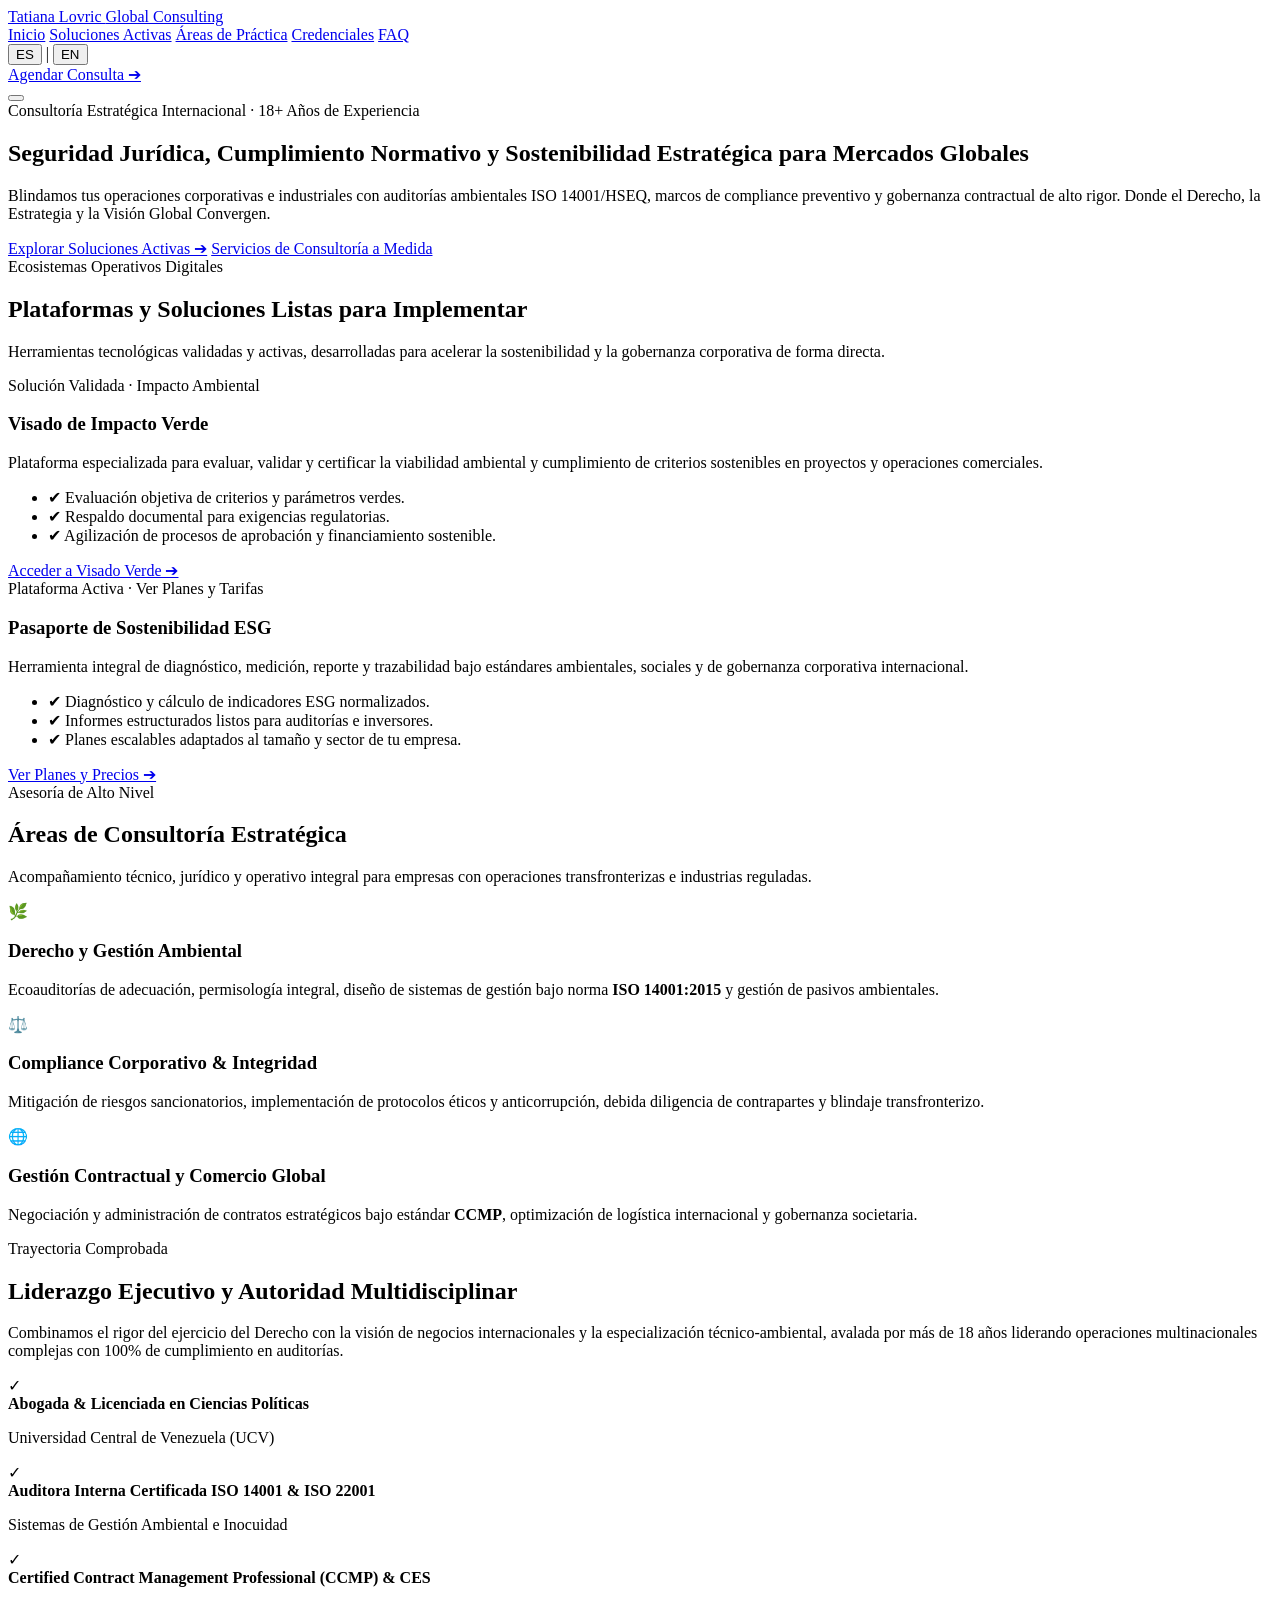
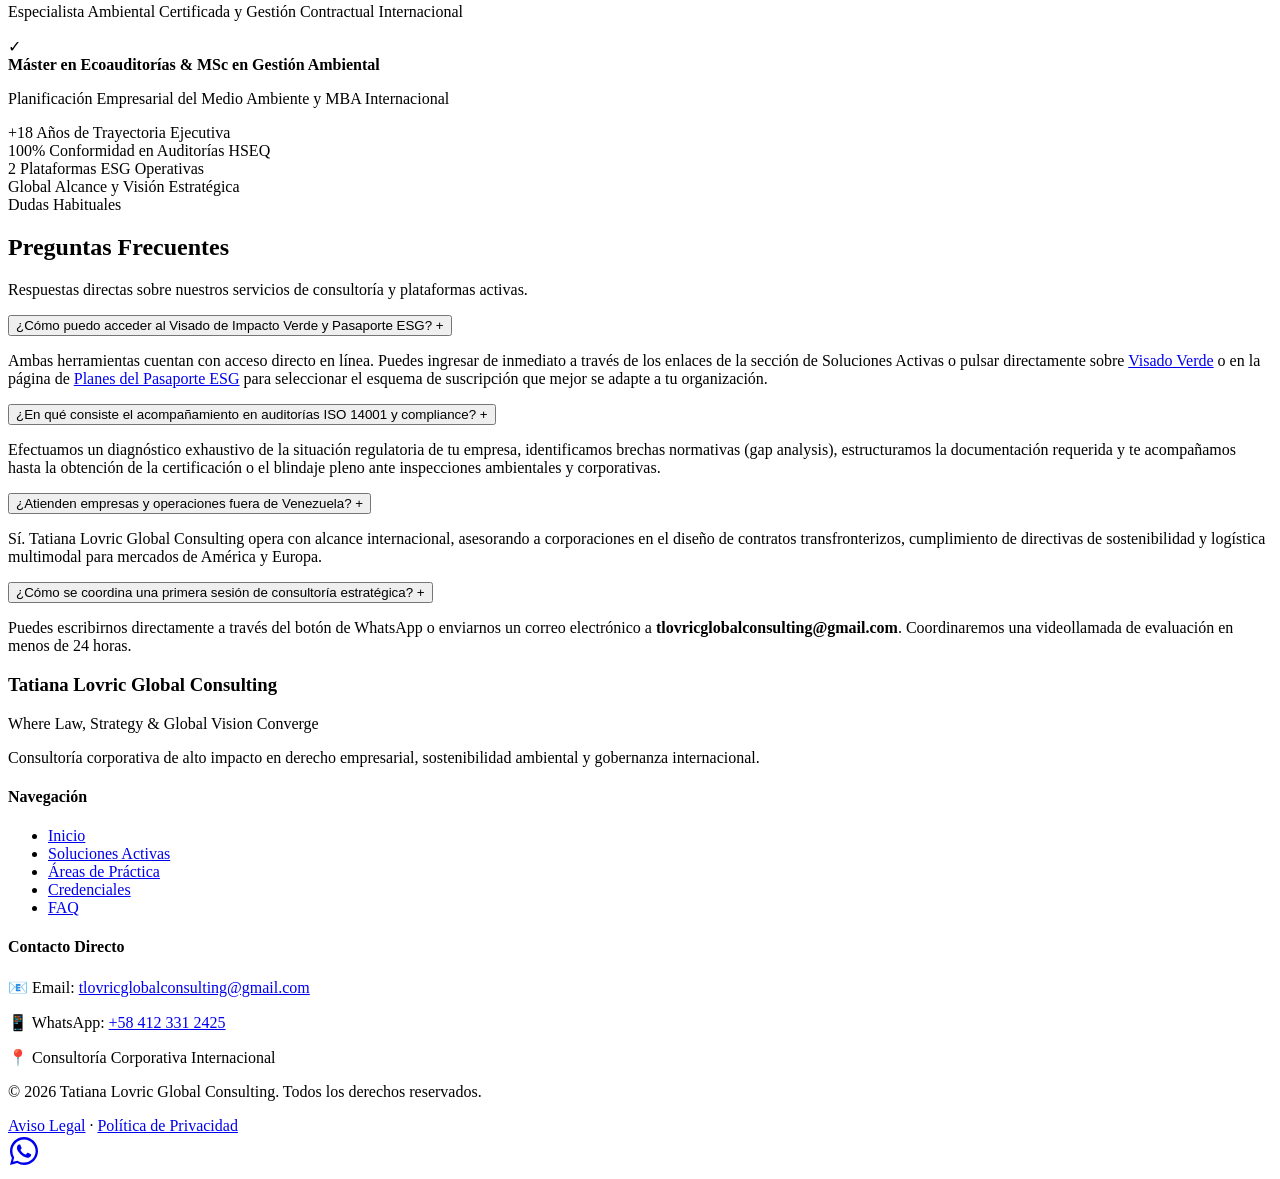
==== index.html @ d7e8f6b8 "Add index.html" ====
<!DOCTYPE html>
<html lang="es">
<head>
  <meta charset="UTF-8">
  <meta name="viewport" content="width=device-width, initial-scale=1.0">

  <!-- TÍTULO Y DESCRIPCIÓN MULTILINGÜE PARA BÚSQUEDAS Y GENERATIVE AI (GEO) -->
  <title id="meta-title">Tatiana Lovric Global Consulting | Consultoría Legal, Ambiental & Compliance</title>
  <meta name="description" id="meta-desc" content="Servicios corporativos de consultoría legal, ambiental y compliance internacional dirigidos por Tatiana Lovric. Auditorías ISO 14001, CCMP y plataformas Visado de Impacto Verde y Pasaporte ESG. / Corporate legal, environmental, and international compliance consulting by Tatiana Lovric.">
  <meta name="keywords" content="Tatiana Lovric, Consultoría Legal Ambiental, Compliance Internacional, Environmental Legal Consulting, ISO 14001 Audit, Contract Management CCMP, Visado de Impacto Verde, Pasaporte ESG, Green Visa, ESG Passport">
  <meta name="author" content="Tatiana Lovric">
  <meta name="robots" content="index, follow">

  <!-- ETIQUETAS DE IDIOMA ALTERNATIVO (HREFLANG) PARA MOTORES DE BÚSQUEDA -->
  <link rel="alternate" hreflang="es" href="https://tlovric-global-consulting.netlify.app/?lang=es">
  <link rel="alternate" hreflang="en" href="https://tlovric-global-consulting.netlify.app/?lang=en">
  <link rel="alternate" hreflang="x-default" href="https://tlovric-global-consulting.netlify.app/">

  <!-- OPEN GRAPH / SOCIAL & AI CARDS -->
  <meta property="og:type" content="website">
  <meta property="og:title" content="Tatiana Lovric Global Consulting | Where Law, Strategy & Global Vision Converge">
  <meta property="og:description" content="Blindaje normativo, auditorías ISO 14001 y gobernanza ambiental corporativa. / Regulatory shielding, ISO 14001 audits, and corporate environmental governance.">
  <meta property="og:url" content="https://tlovric-global-consulting.netlify.app/">
  <meta property="og:image" content="./logo.png">
  <meta property="og:site_name" content="Tatiana Lovric Global Consulting">

  <!-- TWITTER CARDS -->
  <meta name="twitter:card" content="summary_large_image">
  <meta name="twitter:title" content="Tatiana Lovric Global Consulting">
  <meta name="twitter:description" content="Consultoría legal, auditorías ambientales y compliance estratégico internacional. / Legal consulting, environmental audits, and strategic compliance.">
  <meta name="twitter:image" content="./logo.png">

  <link rel="icon" type="image/png" href="./logo.png">

  <!-- =================================================================== -->
  <!-- DATOS ESTRUCTURADOS SCHEMA.ORG (JSON-LD) BILINGÜES PARA MOTORES DE IA -->
  <!-- =================================================================== -->
  <script type="application/ld+json">
  {
    "@context": "https://schema.org",
    "@graph": [
      {
        "@type": "ProfessionalService",
        "@id": "https://tlovric-global-consulting.netlify.app/#organization",
        "name": "Tatiana Lovric Global Consulting",
        "alternateName": "TLovric Global Consulting",
        "url": "https://tlovric-global-consulting.netlify.app/",
        "logo": "https://tlovric-global-consulting.netlify.app/logo.png",
        "image": "https://tlovric-global-consulting.netlify.app/logo.png",
        "description": "Firma internacional de consultoría especializada en derecho corporativo, gestión ambiental, auditorías ISO 14001, compliance internacional y trazabilidad ESG. / International consulting firm specializing in corporate law, environmental management, ISO 14001 audits, and ESG traceability.",
        "slogan": "Where Law, Strategy & Global Vision Converge",
        "telephone": "+584123312425",
        "email": "tlovricglobalconsulting@gmail.com",
        "availableLanguage": ["Spanish", "English"],
        "founder": {
          "@type": "Person",
          "name": "Tatiana Lovric",
          "jobTitle": "Lead Consultant, Attorney at Law & Senior Environmental Auditor",
          "alumniOf": "Universidad Central de Venezuela",
          "knowsLanguage": ["es", "en"],
          "hasCredential": [
            "Auditora Interna Certificada ISO 14001:2015",
            "Auditora Certificada ISO 22001",
            "Certified Contract Management Professional (CCMP)",
            "Certified Environmental Specialist (CES)"
          ]
        },
        "hasOfferCatalog": {
          "@type": "OfferCatalog",
          "name": "Services & Platforms of Tatiana Lovric Global Consulting",
          "itemListElement": [
            {
              "@type": "Offer",
              "itemOffered": {
                "@type": "SoftwareApplication",
                "name": "Visado de Impacto Verde (Green Impact Visa)",
                "url": "https://visado-impacto-verde.onrender.com",
                "applicationCategory": "BusinessApplication",
                "description": "Plataforma de evaluación y certificación de viabilidad ambiental / Environmental impact and sustainability certification platform."
              }
            },
            {
              "@type": "Offer",
              "itemOffered": {
                "@type": "SoftwareApplication",
                "name": "Pasaporte de Sostenibilidad ESG (ESG Passport)",
                "url": "https://pasaporte-sostenibilidad.onrender.com/#/planes",
                "applicationCategory": "BusinessApplication",
                "description": "Sistema de diagnóstico y reporte ESG corporativo / Comprehensive corporate ESG reporting and diagnostic tool."
              }
            }
          ]
        }
      }
    ]
  }
  </script>

  <link rel="stylesheet" href="styles.css">
</head>
<body>

  <!-- ==================== HEADER / NAVEGACIÓN ==================== -->
  <header class="header">
    <div class="nav-container">
      <a href="#hero" class="brand-logo">
        <img src="./logo.png" alt="Tatiana Lovric Global Consulting" class="logo-img" onerror="this.style.display='none'">
        <span class="brand-text">Tatiana Lovric <span>Global Consulting</span></span>
      </a>

      <nav class="nav-menu" id="nav-menu">
        <a href="#hero" class="nav-link" data-i18n="nav_home">Inicio</a>
        <a href="#soluciones" class="nav-link highlight-link" data-i18n="nav_solutions">Soluciones Activas</a>
        <a href="#areas" class="nav-link" data-i18n="nav_practice">Áreas de Práctica</a>
        <a href="#credenciales" class="nav-link" data-i18n="nav_credentials">Credenciales</a>
        <a href="#faq" class="nav-link" data-i18n="nav_faq">FAQ</a>

        <!-- SELECTOR DE IDIOMA -->
        <div class="lang-switch-wrapper">
          <button class="lang-btn active" id="btn-es" onclick="setLanguage('es')">ES</button>
          <span class="lang-divider">|</span>
          <button class="lang-btn" id="btn-en" onclick="setLanguage('en')">EN</button>
        </div>

        <a href="https://wa.me/584123312425?text=Hola%20Tatiana%2C%20quisiera%20agendar%20una%20consulta%20estrat%C3%A9gica%20con%20Tatiana%20Lovric%20Global%20Consulting."
           target="_blank"
           rel="noopener noreferrer"
           class="btn-cta-header"
           id="header-cta"
           data-i18n="btn_book_consultation">
          Agendar Consulta ➔
        </a>
      </nav>

      <!-- Botón móvil hamburguesa -->
      <button class="nav-toggle" id="nav-toggle" aria-label="Abrir menú de navegación">
        <span></span>
        <span></span>
        <span></span>
      </button>
    </div>
  </header>

  <!-- ==================== HERO SECTION ==================== -->
  <section class="hero-section" id="hero">
    <div class="hero-overlay"></div>
    <div class="hero-content">
      <div class="badge-hero" data-i18n="hero_badge">Consultoría Estratégica Internacional · 18+ Años de Experiencia</div>
      <h1 class="hero-title" data-i18n="hero_title">
        Seguridad Jurídica, Cumplimiento Normativo y <span class="gradient-text">Sostenibilidad Estratégica</span> para Mercados Globales
      </h1>
      <p class="hero-subtitle" data-i18n="hero_subtitle">
        Blindamos tus operaciones corporativas e industriales con auditorías ambientales ISO 14001/HSEQ, marcos de compliance preventivo y gobernanza contractual de alto rigor. Donde el Derecho, la Estrategia y la Visión Global Convergen.
      </p>
      <div class="hero-buttons">
        <a href="#soluciones" class="btn btn-primary" data-i18n="btn_explore_solutions">Explorar Soluciones Activas ➔</a>
        <a href="#areas" class="btn btn-secondary" data-i18n="btn_custom_consulting">Servicios de Consultoría a Medida</a>
      </div>
    </div>
  </section>

  <!-- ==================== SECCIÓN ESTRELLA: MONETIZACIÓN ==================== -->
  <section class="section monetization-section" id="soluciones">
    <div class="container">
      <div class="section-header">
        <span class="section-tag" data-i18n="sec_solutions_tag">Ecosistemas Operativos Digitales</span>
        <h2 class="section-title" data-i18n="sec_solutions_title">Plataformas y Soluciones Listas para Implementar</h2>
        <p class="section-description" data-i18n="sec_solutions_desc">
          Herramientas tecnológicas validadas y activas, desarrolladas para acelerar la sostenibilidad y la gobernanza corporativa de forma directa.
        </p>
      </div>

      <div class="monetization-grid">
        <!-- Tarjeta 1: Visado de Impacto Verde -->
        <div class="card-monetization card-green">
          <div class="card-badge green-badge" data-i18n="vverde_badge">Solución Validada · Impacto Ambiental</div>
          <h3 class="card-title" data-i18n="vverde_title">Visado de Impacto Verde</h3>
          <p class="card-text" data-i18n="vverde_desc">
            Plataforma especializada para evaluar, validar y certificar la viabilidad ambiental y cumplimiento de criterios sostenibles en proyectos y operaciones comerciales.
          </p>
          <ul class="card-features">
            <li data-i18n="vverde_feat1">✔ Evaluación objetiva de criterios y parámetros verdes.</li>
            <li data-i18n="vverde_feat2">✔ Respaldo documental para exigencias regulatorias.</li>
            <li data-i18n="vverde_feat3">✔ Agilización de procesos de aprobación y financiamiento sostenible.</li>
          </ul>
          <div class="card-footer">
            <a href="https://visado-impacto-verde.onrender.com"
               target="_blank"
               rel="noopener noreferrer"
               class="btn btn-card-green"
               data-i18n="vverde_btn">
              Acceder a Visado Verde ➔
            </a>
          </div>
        </div>

        <!-- Tarjeta 2: Pasaporte ESG -->
        <div class="card-monetization card-amber">
          <div class="card-badge amber-badge" data-i18n="esg_badge">Plataforma Activa · Ver Planes y Tarifas</div>
          <h3 class="card-title" data-i18n="esg_title">Pasaporte de Sostenibilidad ESG</h3>
          <p class="card-text" data-i18n="esg_desc">
            Herramienta integral de diagnóstico, medición, reporte y trazabilidad bajo estándares ambientales, sociales y de gobernanza corporativa internacional.
          </p>
          <ul class="card-features">
            <li data-i18n="esg_feat1">✔ Diagnóstico y cálculo de indicadores ESG normalizados.</li>
            <li data-i18n="esg_feat2">✔ Informes estructurados listos para auditorías e inversores.</li>
            <li data-i18n="esg_feat3">✔ Planes escalables adaptados al tamaño y sector de tu empresa.</li>
          </ul>
          <div class="card-footer">
            <a href="https://pasaporte-sostenibilidad.onrender.com/#/planes"
               target="_blank"
               rel="noopener noreferrer"
               class="btn btn-card-amber"
               data-i18n="esg_btn">
              Ver Planes y Precios ➔
            </a>
          </div>
        </div>
      </div>
    </div>
  </section>

  <!-- ==================== ÁREAS DE PRÁCTICA ==================== -->
  <section class="section practice-section" id="areas">
    <div class="container">
      <div class="section-header">
        <span class="section-tag" data-i18n="sec_practice_tag">Asesoría de Alto Nivel</span>
        <h2 class="section-title" data-i18n="sec_practice_title">Áreas de Consultoría Estratégica</h2>
        <p class="section-description" data-i18n="sec_practice_desc">
          Acompañamiento técnico, jurídico y operativo integral para empresas con operaciones transfronterizas e industrias reguladas.
        </p>
      </div>

      <div class="practice-grid">
        <div class="practice-card">
          <div class="practice-icon">🌿</div>
          <h3 data-i18n="pra_card1_title">Derecho y Gestión Ambiental</h3>
          <p data-i18n="pra_card1_desc">
            Ecoauditorías de adecuación, permisología integral, diseño de sistemas de gestión bajo norma <strong>ISO 14001:2015</strong> y gestión de pasivos ambientales.
          </p>
        </div>

        <div class="practice-card">
          <div class="practice-icon">⚖️</div>
          <h3 data-i18n="pra_card2_title">Compliance Corporativo & Integridad</h3>
          <p data-i18n="pra_card2_desc">
            Mitigación de riesgos sancionatorios, implementación de protocolos éticos y anticorrupción, debida diligencia de contrapartes y blindaje transfronterizo.
          </p>
        </div>

        <div class="practice-card">
          <div class="practice-icon">🌐</div>
          <h3 data-i18n="pra_card3_title">Gestión Contractual y Comercio Global</h3>
          <p data-i18n="pra_card3_desc">
            Negociación y administración de contratos estratégicos bajo estándar <strong>CCMP</strong>, optimización de logística internacional y gobernanza societaria.
          </p>
        </div>
      </div>
    </div>
  </section>

  <!-- ==================== CREDENCIALES Y AUTORIDAD ==================== -->
  <section class="section authority-section" id="credenciales">
    <div class="container">
      <div class="authority-wrapper">
        <div class="authority-info">
          <span class="section-tag" data-i18n="sec_cred_tag">Trayectoria Comprobada</span>
          <h2 class="authority-title" data-i18n="sec_cred_title">Liderazgo Ejecutivo y Autoridad Multidisciplinar</h2>
          <p class="authority-text" data-i18n="sec_cred_desc">
            Combinamos el rigor del ejercicio del Derecho con la visión de negocios internacionales y la especialización técnico-ambiental, avalada por más de 18 años liderando operaciones multinacionales complejas con 100% de cumplimiento en auditorías.
          </p>
          <div class="credentials-list">
            <div class="credential-item">
              <span class="check-icon">✓</span>
              <div>
                <strong data-i18n="cred1_title">Abogada & Licenciada en Ciencias Políticas</strong>
                <p data-i18n="cred1_sub">Universidad Central de Venezuela (UCV)</p>
              </div>
            </div>
            <div class="credential-item">
              <span class="check-icon">✓</span>
              <div>
                <strong data-i18n="cred2_title">Auditora Interna Certificada ISO 14001 & ISO 22001</strong>
                <p data-i18n="cred2_sub">Sistemas de Gestión Ambiental e Inocuidad</p>
              </div>
            </div>
            <div class="credential-item">
              <span class="check-icon">✓</span>
              <div>
                <strong data-i18n="cred3_title">Certified Contract Management Professional (CCMP) & CES</strong>
                <p data-i18n="cred3_sub">Especialista Ambiental Certificada y Gestión Contractual Internacional</p>
              </div>
            </div>
            <div class="credential-item">
              <span class="check-icon">✓</span>
              <div>
                <strong data-i18n="cred4_title">Máster en Ecoauditorías & MSc en Gestión Ambiental</strong>
                <p data-i18n="cred4_sub">Planificación Empresarial del Medio Ambiente y MBA Internacional</p>
              </div>
            </div>
          </div>
        </div>

        <div class="stats-grid">
          <div class="stat-card">
            <span class="stat-number">+18</span>
            <span class="stat-label" data-i18n="stat1">Años de Trayectoria Ejecutiva</span>
          </div>
          <div class="stat-card">
            <span class="stat-number">100%</span>
            <span class="stat-label" data-i18n="stat2">Conformidad en Auditorías HSEQ</span>
          </div>
          <div class="stat-card">
            <span class="stat-number">2</span>
            <span class="stat-label" data-i18n="stat3">Plataformas ESG Operativas</span>
          </div>
          <div class="stat-card">
            <span class="stat-number">Global</span>
            <span class="stat-label" data-i18n="stat4">Alcance y Visión Estratégica</span>
          </div>
        </div>
      </div>
    </div>
  </section>

  <!-- ==================== PREGUNTAS FRECUENTES (FAQ) ==================== -->
  <section class="section faq-section" id="faq">
    <div class="container faq-container">
      <div class="section-header">
        <span class="section-tag" data-i18n="sec_faq_tag">Dudas Habituales</span>
        <h2 class="section-title" data-i18n="sec_faq_title">Preguntas Frecuentes</h2>
        <p class="section-description" data-i18n="sec_faq_desc">Respuestas directas sobre nuestros servicios de consultoría y plataformas activas.</p>
      </div>

      <div class="accordion">
        <div class="accordion-item">
          <button class="accordion-header">
            <span data-i18n="faq_q1">¿Cómo puedo acceder al Visado de Impacto Verde y Pasaporte ESG?</span>
            <span class="accordion-icon">+</span>
          </button>
          <div class="accordion-body">
            <p data-i18n="faq_a1">Ambas herramientas cuentan con acceso directo en línea. Puedes ingresar de inmediato a través de los enlaces de la sección de Soluciones Activas o pulsar directamente sobre <a href="https://visado-impacto-verde.onrender.com" target="_blank" rel="noopener noreferrer">Visado Verde</a> o en la página de <a href="https://pasaporte-sostenibilidad.onrender.com/#/planes" target="_blank" rel="noopener noreferrer">Planes del Pasaporte ESG</a> para seleccionar el esquema de suscripción que mejor se adapte a tu organización.</p>
          </div>
        </div>

        <div class="accordion-item">
          <button class="accordion-header">
            <span data-i18n="faq_q2">¿En qué consiste el acompañamiento en auditorías ISO 14001 y compliance?</span>
            <span class="accordion-icon">+</span>
          </button>
          <div class="accordion-body">
            <p data-i18n="faq_a2">Efectuamos un diagnóstico exhaustivo de la situación regulatoria de tu empresa, identificamos brechas normativas (gap analysis), estructuramos la documentación requerida y te acompañamos hasta la obtención de la certificación o el blindaje pleno ante inspecciones ambientales y corporativas.</p>
          </div>
        </div>

        <div class="accordion-item">
          <button class="accordion-header">
            <span data-i18n="faq_q3">¿Atienden empresas y operaciones fuera de Venezuela?</span>
            <span class="accordion-icon">+</span>
          </button>
          <div class="accordion-body">
            <p data-i18n="faq_a3">Sí. Tatiana Lovric Global Consulting opera con alcance internacional, asesorando a corporaciones en el diseño de contratos transfronterizos, cumplimiento de directivas de sostenibilidad y logística multimodal para mercados de América y Europa.</p>
          </div>
        </div>

        <div class="accordion-item">
          <button class="accordion-header">
            <span data-i18n="faq_q4">¿Cómo se coordina una primera sesión de consultoría estratégica?</span>
            <span class="accordion-icon">+</span>
          </button>
          <div class="accordion-body">
            <p data-i18n="faq_a4">Puedes escribirnos directamente a través del botón de WhatsApp o enviarnos un correo electrónico a <strong>tlovricglobalconsulting@gmail.com</strong>. Coordinaremos una videollamada de evaluación en menos de 24 horas.</p>
          </div>
        </div>
      </div>
    </div>
  </section>

  <!-- ==================== FOOTER ==================== -->
  <footer class="footer-corporate">
    <div class="container footer-content">
      <div class="footer-brand">
        <h3 class="footer-title">Tatiana Lovric Global Consulting</h3>
        <p class="footer-slogan">Where Law, Strategy & Global Vision Converge</p>
        <p class="footer-bio" data-i18n="footer_bio">Consultoría corporativa de alto impacto en derecho empresarial, sostenibilidad ambiental y gobernanza internacional.</p>
      </div>

      <div class="footer-links">
        <h4 data-i18n="footer_nav_title">Navegación</h4>
        <ul>
          <li><a href="#hero" data-i18n="nav_home">Inicio</a></li>
          <li><a href="#soluciones" data-i18n="nav_solutions">Soluciones Activas</a></li>
          <li><a href="#areas" data-i18n="nav_practice">Áreas de Práctica</a></li>
          <li><a href="#credenciales" data-i18n="nav_credentials">Credenciales</a></li>
          <li><a href="#faq" data-i18n="nav_faq">FAQ</a></li>
        </ul>
      </div>

      <div class="footer-contact">
        <h4 data-i18n="footer_contact_title">Contacto Directo</h4>
        <p>📧 Email: <a href="mailto:tlovricglobalconsulting@gmail.com">tlovricglobalconsulting@gmail.com</a></p>
        <p>📱 WhatsApp: <a href="https://wa.me/584123312425?text=Hola%20Tatiana%2C%20quisiera%20agendar%20una%20consulta%20estrat%C3%A9gica%20con%20Tatiana%20Lovric%20Global%20Consulting." target="_blank" rel="noopener noreferrer">+58 412 331 2425</a></p>
        <p data-i18n="footer_loc">📍 Consultoría Corporativa Internacional</p>
      </div>
    </div>

    <div class="footer-bottom">
      <div class="container footer-bottom-flex">
        <p>&copy; 2026 Tatiana Lovric Global Consulting. <span data-i18n="footer_rights">Todos los derechos reservados.</span></p>
        <div class="footer-legal">
          <a href="#" data-i18n="footer_legal_notice">Aviso Legal</a>
          <span>·</span>
          <a href="#" data-i18n="footer_privacy">Política de Privacidad</a>
        </div>
      </div>
    </div>
  </footer>

  <!-- ==================== BOTÓN FLOTANTE PERMANENTE DE WHATSAPP ==================== -->
  <a href="https://wa.me/584123312425?text=Hola%20Tatiana%2C%20quisiera%20agendar%20una%20consulta%20estrat%C3%A9gica%20con%20Tatiana%20Lovric%20Global%20Consulting."
     target="_blank"
     rel="noopener noreferrer"
     class="whatsapp-float"
     id="whatsapp-float"
     aria-label="Contactar por WhatsApp">
    <svg viewBox="0 0 32 32" width="32" height="32" fill="currentColor">
      <path d="M16.01 2.01C8.28 2.01 2 8.29 2 16.02c0 2.47.64 4.87 1.87 6.99L2 30l7.21-1.89a13.98 13.98 0 0 0 6.8 1.91c7.73 0 14.01-6.28 14.01-14.01 0-7.73-6.28-14-14.01-14zm0 25.59c-2.14 0-4.24-.58-6.07-1.68l-.44-.26-4.5 1.18 1.2-4.39-.28-.46A11.58 11.58 0 0 1 4.4 16.02c0-6.41 5.21-11.62 11.61-11.62 6.4 0 11.61 5.21 11.61 11.62 0 6.4-5.21 11.58-11.61 11.58zm6.36-8.68c-.35-.18-2.07-1.02-2.39-1.14-.32-.12-.55-.18-.78.18-.23.35-.9 1.14-1.1 1.38-.2.23-.4.26-.75.09-.35-.18-1.48-.55-2.82-1.74-1.04-.93-1.74-2.08-1.94-2.43-.2-.35-.02-.54.15-.71.16-.16.35-.4.52-.61.18-.2.23-.35.35-.58.12-.23.06-.44-.03-.61-.09-.18-.78-1.88-1.07-2.58-.28-.68-.57-.59-.78-.6-.2-.01-.44-.01-.67-.01-.23 0-.61.09-.93.44-.32.35-1.22 1.19-1.22 2.91 0 1.72 1.25 3.39 1.43 3.62.18.23 2.47 3.77 5.98 5.28.84.36 1.49.58 2 .74.84.27 1.61.23 2.21.14.68-.1 2.07-.85 2.36-1.66.29-.82.29-1.52.2-1.66-.08-.15-.32-.24-.67-.41z"/>
    </svg>
  </a>

  <!-- Script con el diccionario de traducción e interactividad -->
  <script src="main.js"></script>
</body>
</html>
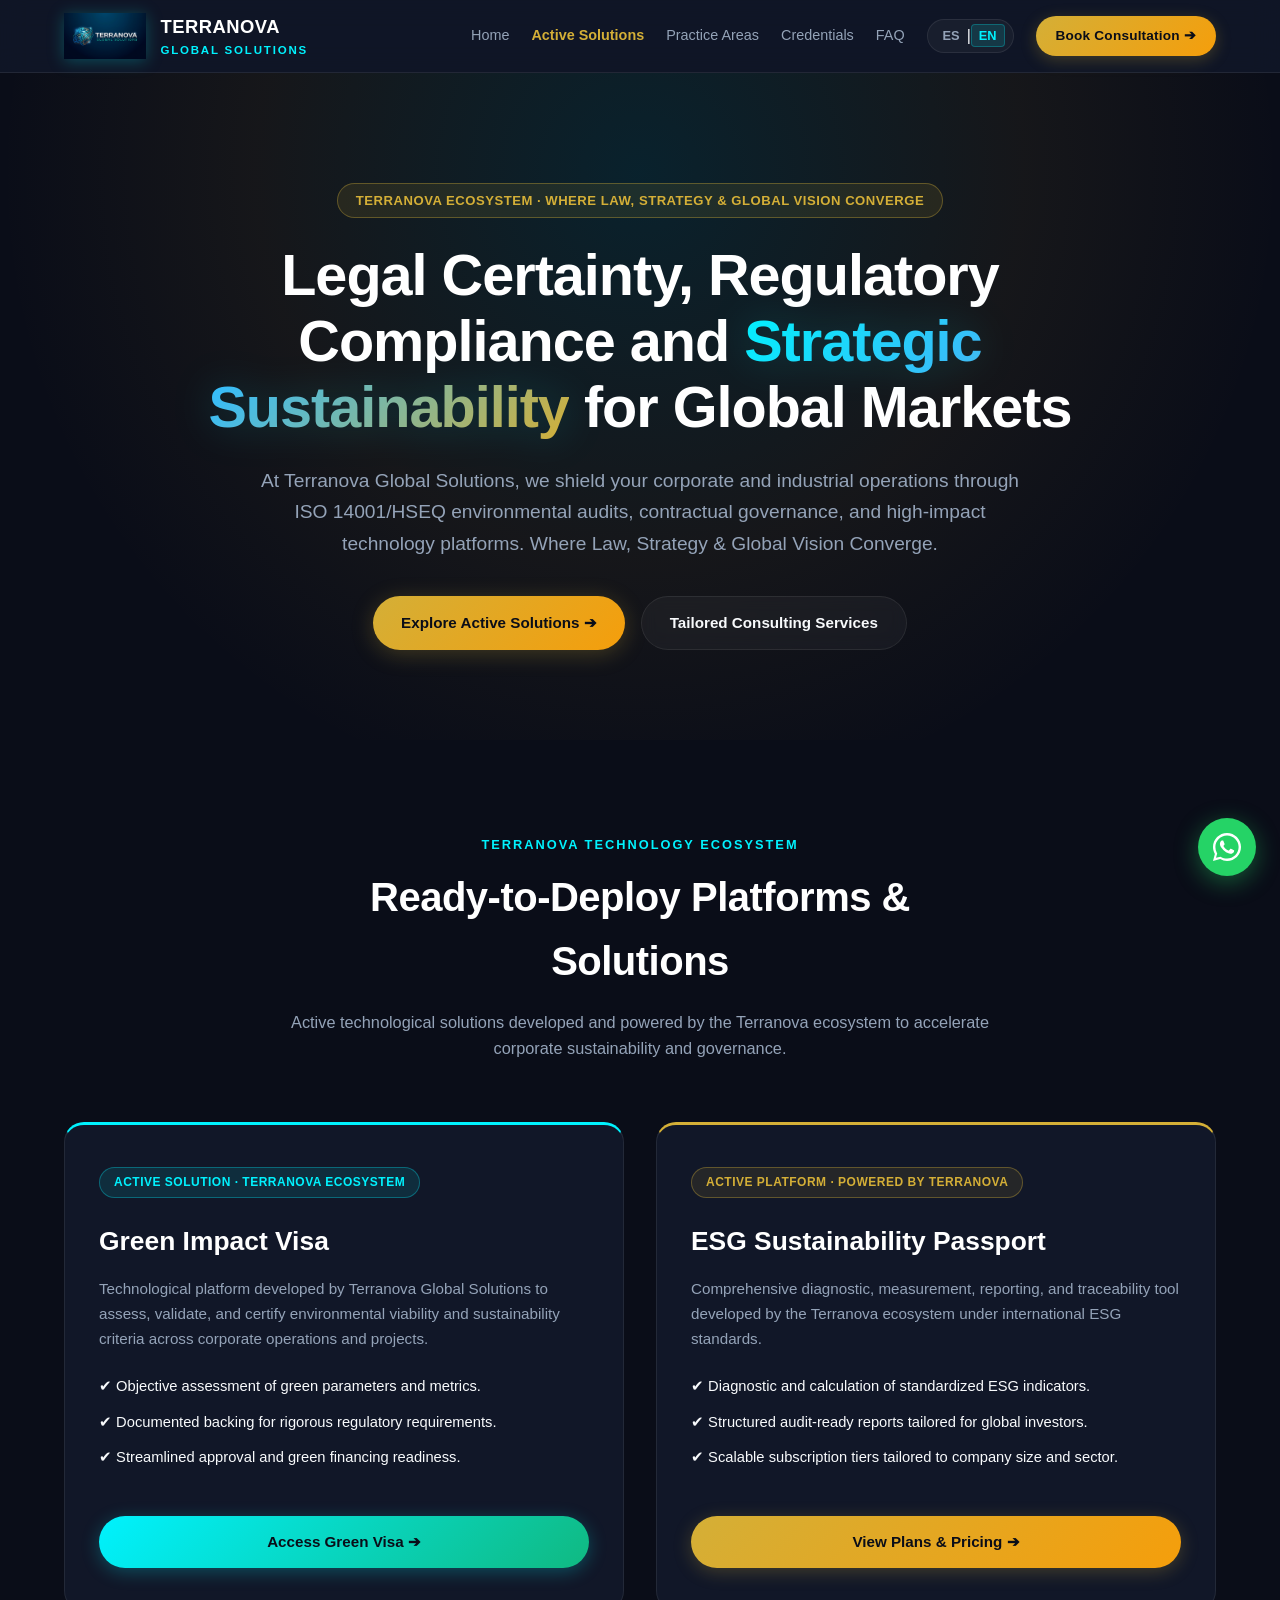
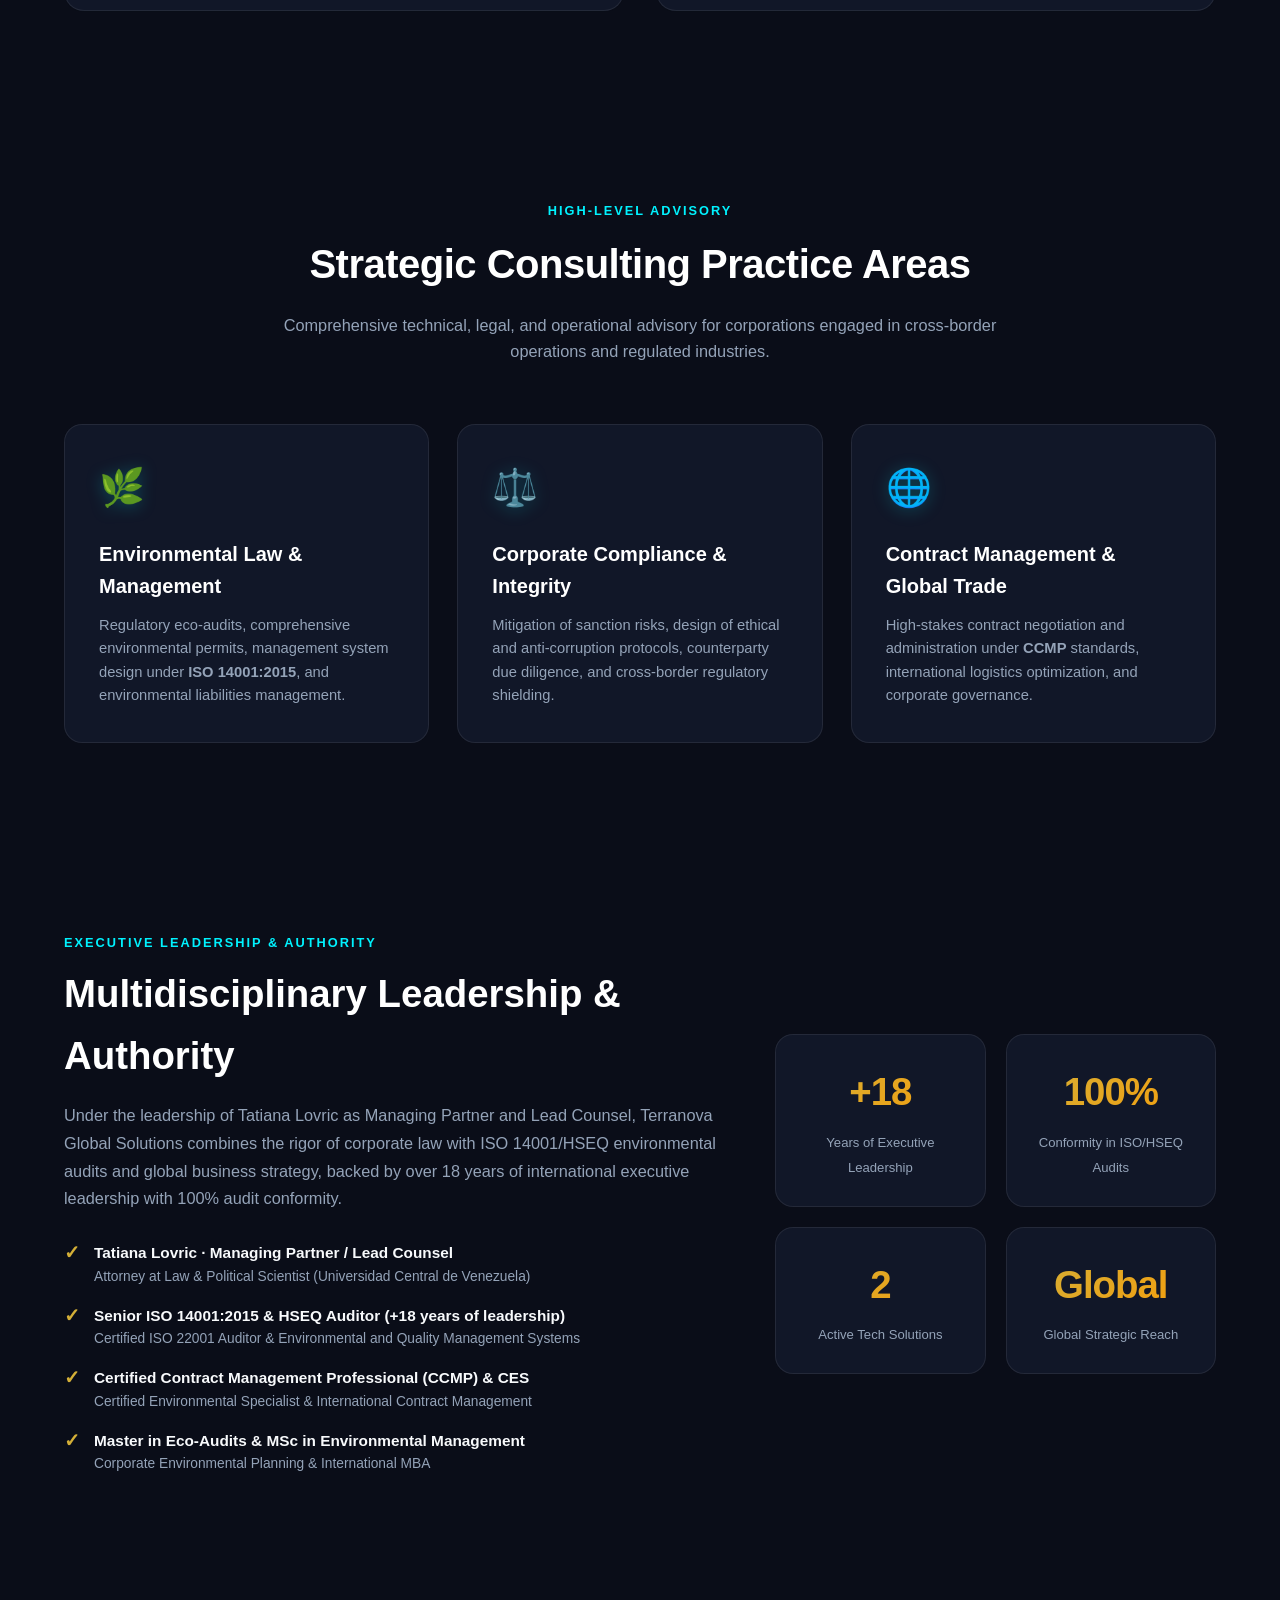
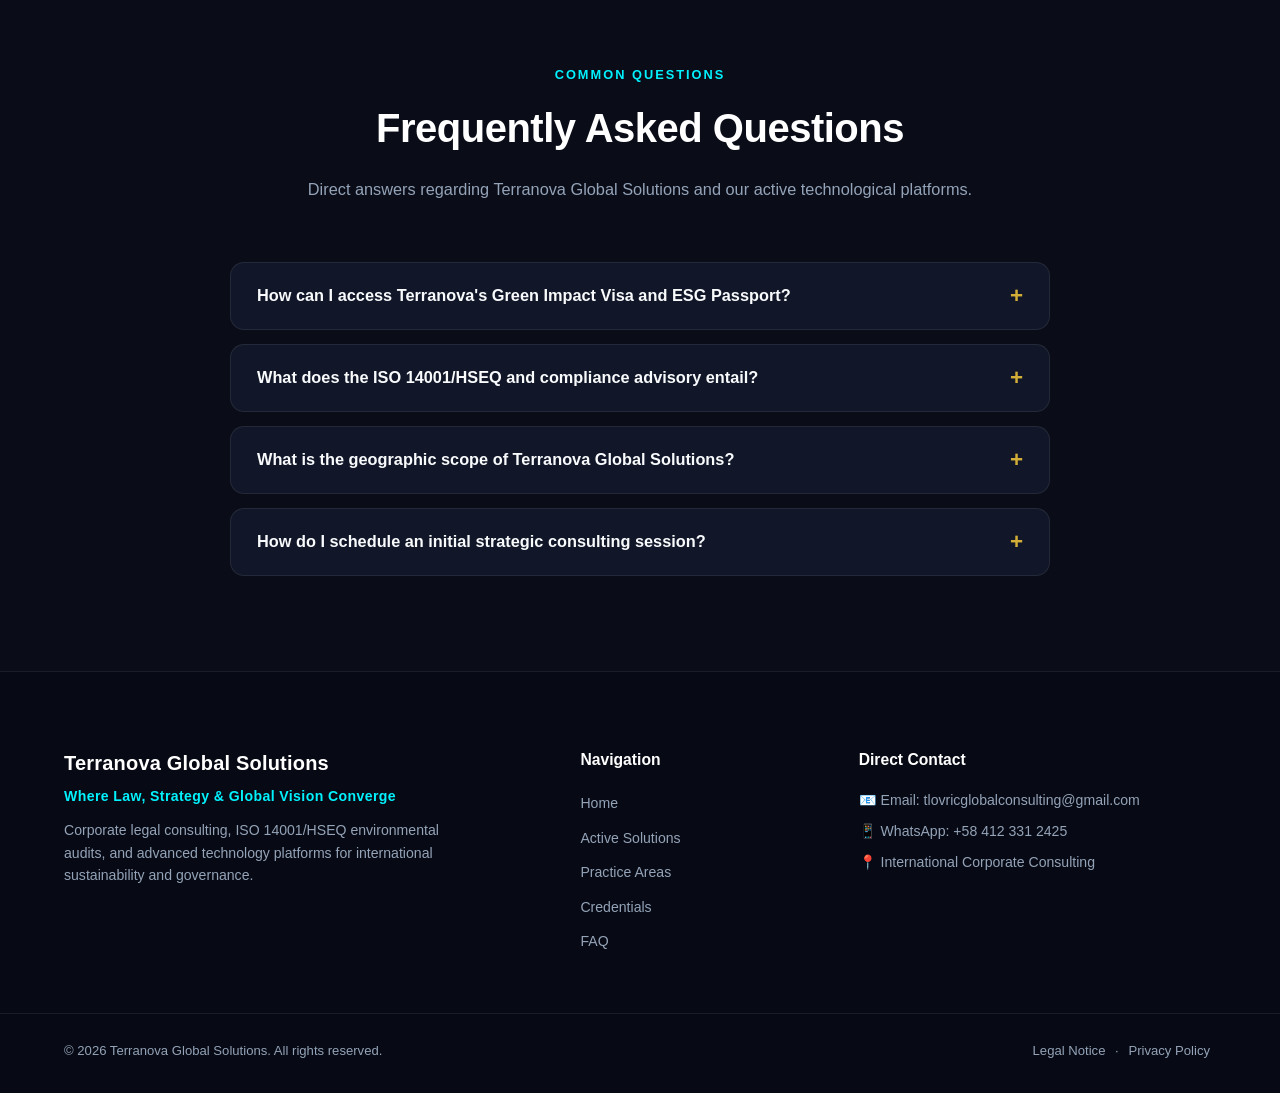
==== commit 23f1d7df: "feat: branding update to Terranova Global Solutions with gold & cyan palette" ====
--- a/index.html
+++ b/index.html
@@ -5,32 +5,34 @@
   <meta name="viewport" content="width=device-width, initial-scale=1.0">
 
   <!-- TÍTULO Y DESCRIPCIÓN MULTILINGÜE PARA BÚSQUEDAS Y GENERATIVE AI (GEO) -->
-  <title id="meta-title">Tatiana Lovric Global Consulting | Consultoría Legal, Ambiental & Compliance</title>
-  <meta name="description" id="meta-desc" content="Servicios corporativos de consultoría legal, ambiental y compliance internacional dirigidos por Tatiana Lovric. Auditorías ISO 14001, CCMP y plataformas Visado de Impacto Verde y Pasaporte ESG. / Corporate legal, environmental, and international compliance consulting by Tatiana Lovric.">
-  <meta name="keywords" content="Tatiana Lovric, Consultoría Legal Ambiental, Compliance Internacional, Environmental Legal Consulting, ISO 14001 Audit, Contract Management CCMP, Visado de Impacto Verde, Pasaporte ESG, Green Visa, ESG Passport">
-  <meta name="author" content="Tatiana Lovric">
+  <title id="meta-title">Terranova Global Solutions | Where Law, Strategy & Global Vision Converge</title>
+  <meta name="description" id="meta-desc" content="Terranova Global Solutions: Consultoría jurídica corporativa, auditorías ambientales ISO 14001/HSEQ y plataformas tecnológicas activas (Visado de Impacto Verde y Pasaporte ESG). Liderazgo de Tatiana Lovric (Socia Directora / Lead Counsel).">
+  <meta name="keywords" content="Terranova Global Solutions, Tatiana Lovric, Consultoría Legal Ambiental, Compliance Internacional, Auditoría ISO 14001, HSEQ, Visado de Impacto Verde, Pasaporte ESG, Green Impact Visa, ESG Passport, Where Law Strategy Global Vision Converge">
+  <meta name="author" content="Terranova Global Solutions">
   <meta name="robots" content="index, follow">
 
   <!-- ETIQUETAS DE IDIOMA ALTERNATIVO (HREFLANG) PARA MOTORES DE BÚSQUEDA -->
-  <link rel="alternate" hreflang="es" href="https://tlovric-global-consulting.netlify.app/?lang=es">
-  <link rel="alternate" hreflang="en" href="https://tlovric-global-consulting.netlify.app/?lang=en">
-  <link rel="alternate" hreflang="x-default" href="https://tlovric-global-consulting.netlify.app/">
+  <link rel="alternate" hreflang="es" href="https://terranova-global-solutions.vercel.app/?lang=es">
+  <link rel="alternate" hreflang="en" href="https://terranova-global-solutions.vercel.app/?lang=en">
+  <link rel="alternate" hreflang="x-default" href="https://terranova-global-solutions.vercel.app/">
 
   <!-- OPEN GRAPH / SOCIAL & AI CARDS -->
   <meta property="og:type" content="website">
-  <meta property="og:title" content="Tatiana Lovric Global Consulting | Where Law, Strategy & Global Vision Converge">
-  <meta property="og:description" content="Blindaje normativo, auditorías ISO 14001 y gobernanza ambiental corporativa. / Regulatory shielding, ISO 14001 audits, and corporate environmental governance.">
-  <meta property="og:url" content="https://tlovric-global-consulting.netlify.app/">
+  <meta property="og:title" content="Terranova Global Solutions | Where Law, Strategy & Global Vision Converge">
+  <meta property="og:description" content="Blindaje normativo corporativo, auditorías ISO 14001/HSEQ y plataformas tecnológicas activas (Visado de Impacto Verde y Pasaporte ESG) desarrolladas por el ecosistema Terranova.">
+  <meta property="og:url" content="https://terranova-global-solutions.vercel.app/">
   <meta property="og:image" content="./logo.png">
-  <meta property="og:site_name" content="Tatiana Lovric Global Consulting">
+  <meta property="og:site_name" content="Terranova Global Solutions">
 
   <!-- TWITTER CARDS -->
   <meta name="twitter:card" content="summary_large_image">
-  <meta name="twitter:title" content="Tatiana Lovric Global Consulting">
-  <meta name="twitter:description" content="Consultoría legal, auditorías ambientales y compliance estratégico internacional. / Legal consulting, environmental audits, and strategic compliance.">
+  <meta name="twitter:title" content="Terranova Global Solutions">
+  <meta name="twitter:description" content="Consultoría legal corporativa, auditorías ambientales ISO 14001/HSEQ y soluciones tecnológicas del ecosistema Terranova.">
   <meta name="twitter:image" content="./logo.png">
 
+  <!-- LOGOTIPO OFICIAL & FAVICON -->
   <link rel="icon" type="image/png" href="./logo.png">
+  <link rel="apple-touch-icon" href="./logo.png">
 
   <!-- =================================================================== -->
   <!-- DATOS ESTRUCTURADOS SCHEMA.ORG (JSON-LD) BILINGÜES PARA MOTORES DE IA -->
@@ -41,13 +43,13 @@
     "@graph": [
       {
         "@type": "ProfessionalService",
-        "@id": "https://tlovric-global-consulting.netlify.app/#organization",
-        "name": "Tatiana Lovric Global Consulting",
-        "alternateName": "TLovric Global Consulting",
-        "url": "https://tlovric-global-consulting.netlify.app/",
-        "logo": "https://tlovric-global-consulting.netlify.app/logo.png",
-        "image": "https://tlovric-global-consulting.netlify.app/logo.png",
-        "description": "Firma internacional de consultoría especializada en derecho corporativo, gestión ambiental, auditorías ISO 14001, compliance internacional y trazabilidad ESG. / International consulting firm specializing in corporate law, environmental management, ISO 14001 audits, and ESG traceability.",
+        "@id": "https://terranova-global-solutions.vercel.app/#organization",
+        "name": "Terranova Global Solutions",
+        "alternateName": "Terranova Solutions",
+        "url": "https://terranova-global-solutions.vercel.app/",
+        "logo": "https://terranova-global-solutions.vercel.app/logo.png",
+        "image": "https://terranova-global-solutions.vercel.app/logo.png",
+        "description": "Firma internacional de consultoría especializada en derecho corporativo, gestión ambiental, auditorías ISO 14001/HSEQ, compliance transfronterizo y trazabilidad ESG a través de las plataformas Visado de Impacto Verde y Pasaporte ESG.",
         "slogan": "Where Law, Strategy & Global Vision Converge",
         "telephone": "+584123312425",
         "email": "tlovricglobalconsulting@gmail.com",
@@ -55,11 +57,11 @@
         "founder": {
           "@type": "Person",
           "name": "Tatiana Lovric",
-          "jobTitle": "Lead Consultant, Attorney at Law & Senior Environmental Auditor",
+          "jobTitle": "Socia Directora / Lead Counsel, Abogada y Auditora Senior ISO 14001/HSEQ",
           "alumniOf": "Universidad Central de Venezuela",
           "knowsLanguage": ["es", "en"],
           "hasCredential": [
-            "Auditora Interna Certificada ISO 14001:2015",
+            "Auditora Senior ISO 14001:2015 & HSEQ (+18 años de liderazgo ejecutivo)",
             "Auditora Certificada ISO 22001",
             "Certified Contract Management Professional (CCMP)",
             "Certified Environmental Specialist (CES)"
@@ -67,7 +69,7 @@
         },
         "hasOfferCatalog": {
           "@type": "OfferCatalog",
-          "name": "Services & Platforms of Tatiana Lovric Global Consulting",
+          "name": "Soluciones y Plataformas de Terranova Global Solutions",
           "itemListElement": [
             {
               "@type": "Offer",
@@ -76,7 +78,7 @@
                 "name": "Visado de Impacto Verde (Green Impact Visa)",
                 "url": "https://visado-impacto-verde.onrender.com",
                 "applicationCategory": "BusinessApplication",
-                "description": "Plataforma de evaluación y certificación de viabilidad ambiental / Environmental impact and sustainability certification platform."
+                "description": "Plataforma tecnológica desarrollada e impulsada por el ecosistema Terranova para evaluación y certificación de viabilidad ambiental."
               }
             },
             {
@@ -86,7 +88,7 @@
                 "name": "Pasaporte de Sostenibilidad ESG (ESG Passport)",
                 "url": "https://pasaporte-sostenibilidad.onrender.com/#/planes",
                 "applicationCategory": "BusinessApplication",
-                "description": "Sistema de diagnóstico y reporte ESG corporativo / Comprehensive corporate ESG reporting and diagnostic tool."
+                "description": "Sistema integral de diagnóstico, medición, reporte y trazabilidad ESG corporativo desarrollado e impulsado por el ecosistema Terranova."
               }
             }
           ]
@@ -103,9 +105,9 @@
   <!-- ==================== HEADER / NAVEGACIÓN ==================== -->
   <header class="header">
     <div class="nav-container">
-      <a href="#hero" class="brand-logo">
-        <img src="./logo.png" alt="Tatiana Lovric Global Consulting" class="logo-img" onerror="this.style.display='none'">
-        <span class="brand-text">Tatiana Lovric <span>Global Consulting</span></span>
+      <a href="#hero" class="brand-logo" aria-label="Terranova Global Solutions - Inicio">
+        <img src="./logo.png" alt="Terranova Global Solutions" class="logo-img">
+        <span class="brand-text">Terranova <span>Global Solutions</span></span>
       </a>
 
       <nav class="nav-menu" id="nav-menu">
@@ -122,7 +124,7 @@
           <button class="lang-btn" id="btn-en" onclick="setLanguage('en')">EN</button>
         </div>
 
-        <a href="https://wa.me/584123312425?text=Hola%20Tatiana%2C%20quisiera%20agendar%20una%20consulta%20estrat%C3%A9gica%20con%20Tatiana%20Lovric%20Global%20Consulting."
+        <a href="https://wa.me/584123312425?text=Hola%20Tatiana%2C%20quisiera%20agendar%20una%20consulta%20estrat%C3%A9gica%20con%20Terranova%20Global%20Solutions."
            target="_blank"
            rel="noopener noreferrer"
            class="btn-cta-header"
@@ -145,12 +147,12 @@
   <section class="hero-section" id="hero">
     <div class="hero-overlay"></div>
     <div class="hero-content">
-      <div class="badge-hero" data-i18n="hero_badge">Consultoría Estratégica Internacional · 18+ Años de Experiencia</div>
+      <div class="badge-hero" data-i18n="hero_badge">Ecosistema Terranova · Where Law, Strategy & Global Vision Converge</div>
       <h1 class="hero-title" data-i18n="hero_title">
         Seguridad Jurídica, Cumplimiento Normativo y <span class="gradient-text">Sostenibilidad Estratégica</span> para Mercados Globales
       </h1>
       <p class="hero-subtitle" data-i18n="hero_subtitle">
-        Blindamos tus operaciones corporativas e industriales con auditorías ambientales ISO 14001/HSEQ, marcos de compliance preventivo y gobernanza contractual de alto rigor. Donde el Derecho, la Estrategia y la Visión Global Convergen.
+        En Terranova Global Solutions blindamos tus operaciones corporativas e industriales con auditorías ambientales ISO 14001/HSEQ, gobernanza contractual y plataformas tecnológicas de impacto. Where Law, Strategy & Global Vision Converge.
       </p>
       <div class="hero-buttons">
         <a href="#soluciones" class="btn btn-primary" data-i18n="btn_explore_solutions">Explorar Soluciones Activas ➔</a>
@@ -159,28 +161,28 @@
     </div>
   </section>
 
-  <!-- ==================== SECCIÓN ESTRELLA: MONETIZACIÓN ==================== -->
+  <!-- ==================== SECCIÓN: SOLUCIONES ACTIVAS (ECOSISTEMA TERRANOVA) ==================== -->
   <section class="section monetization-section" id="soluciones">
     <div class="container">
       <div class="section-header">
-        <span class="section-tag" data-i18n="sec_solutions_tag">Ecosistemas Operativos Digitales</span>
-        <h2 class="section-title" data-i18n="sec_solutions_title">Plataformas y Soluciones Listas para Implementar</h2>
+        <span class="section-tag" data-i18n="sec_solutions_tag">Ecosistema Tecnológico Terranova</span>
+        <h2 class="section-title" data-i18n="sec_solutions_title">Plataformas y Soluciones Activas</h2>
         <p class="section-description" data-i18n="sec_solutions_desc">
-          Herramientas tecnológicas validadas y activas, desarrolladas para acelerar la sostenibilidad y la gobernanza corporativa de forma directa.
+          Soluciones tecnológicas activas desarrolladas e impulsadas por el ecosistema Terranova para acelerar la sostenibilidad y la gobernanza corporativa.
         </p>
       </div>
 
       <div class="monetization-grid">
         <!-- Tarjeta 1: Visado de Impacto Verde -->
         <div class="card-monetization card-green">
-          <div class="card-badge green-badge" data-i18n="vverde_badge">Solución Validada · Impacto Ambiental</div>
+          <div class="card-badge green-badge" data-i18n="vverde_badge">Solución Activa · Ecosistema Terranova</div>
           <h3 class="card-title" data-i18n="vverde_title">Visado de Impacto Verde</h3>
           <p class="card-text" data-i18n="vverde_desc">
-            Plataforma especializada para evaluar, validar y certificar la viabilidad ambiental y cumplimiento de criterios sostenibles en proyectos y operaciones comerciales.
+            Plataforma tecnológica desarrollada por Terranova Global Solutions para evaluar, validar y certificar la viabilidad ambiental y cumplimiento de criterios sostenibles en proyectos y operaciones corporativas.
           </p>
           <ul class="card-features">
             <li data-i18n="vverde_feat1">✔ Evaluación objetiva de criterios y parámetros verdes.</li>
-            <li data-i18n="vverde_feat2">✔ Respaldo documental para exigencias regulatorias.</li>
+            <li data-i18n="vverde_feat2">✔ Respaldo documental para exigencias regulatorias y normativas.</li>
             <li data-i18n="vverde_feat3">✔ Agilización de procesos de aprobación y financiamiento sostenible.</li>
           </ul>
           <div class="card-footer">
@@ -196,14 +198,14 @@
 
         <!-- Tarjeta 2: Pasaporte ESG -->
         <div class="card-monetization card-amber">
-          <div class="card-badge amber-badge" data-i18n="esg_badge">Plataforma Activa · Ver Planes y Tarifas</div>
+          <div class="card-badge amber-badge" data-i18n="esg_badge">Plataforma Activa · Desarrollada por Terranova</div>
           <h3 class="card-title" data-i18n="esg_title">Pasaporte de Sostenibilidad ESG</h3>
           <p class="card-text" data-i18n="esg_desc">
-            Herramienta integral de diagnóstico, medición, reporte y trazabilidad bajo estándares ambientales, sociales y de gobernanza corporativa internacional.
+            Herramienta integral de diagnóstico, medición, reporte y trazabilidad desarrollada por el ecosistema Terranova bajo estándares ESG e internacionales.
           </p>
           <ul class="card-features">
             <li data-i18n="esg_feat1">✔ Diagnóstico y cálculo de indicadores ESG normalizados.</li>
-            <li data-i18n="esg_feat2">✔ Informes estructurados listos para auditorías e inversores.</li>
+            <li data-i18n="esg_feat2">✔ Informes estructurados listos para auditorías e inversores globales.</li>
             <li data-i18n="esg_feat3">✔ Planes escalables adaptados al tamaño y sector de tu empresa.</li>
           </ul>
           <div class="card-footer">
@@ -259,29 +261,29 @@
     </div>
   </section>
 
-  <!-- ==================== CREDENCIALES Y AUTORIDAD ==================== -->
+  <!-- ==================== CREDENCIALES Y AUTORIDAD (TATIANA LOVRIC) ==================== -->
   <section class="section authority-section" id="credenciales">
     <div class="container">
       <div class="authority-wrapper">
         <div class="authority-info">
-          <span class="section-tag" data-i18n="sec_cred_tag">Trayectoria Comprobada</span>
-          <h2 class="authority-title" data-i18n="sec_cred_title">Liderazgo Ejecutivo y Autoridad Multidisciplinar</h2>
+          <span class="section-tag" data-i18n="sec_cred_tag">Liderazgo Ejecutivo & Autoridad</span>
+          <h2 class="authority-title" data-i18n="sec_cred_title">Dirección y Liderazgo Multidisciplinar</h2>
           <p class="authority-text" data-i18n="sec_cred_desc">
-            Combinamos el rigor del ejercicio del Derecho con la visión de negocios internacionales y la especialización técnico-ambiental, avalada por más de 18 años liderando operaciones multinacionales complejas con 100% de cumplimiento en auditorías.
+            Bajo el liderazgo de Tatiana Lovric como Socia Directora y Lead Counsel, Terranova Global Solutions combina el rigor del Derecho Corporativo con auditorías ambientales ISO 14001/HSEQ y visión estratégica de negocios, respaldada por más de 18 años de liderazgo ejecutivo internacional con 100% de conformidad en auditorías.
           </p>
           <div class="credentials-list">
             <div class="credential-item">
               <span class="check-icon">✓</span>
               <div>
-                <strong data-i18n="cred1_title">Abogada & Licenciada en Ciencias Políticas</strong>
-                <p data-i18n="cred1_sub">Universidad Central de Venezuela (UCV)</p>
+                <strong data-i18n="cred1_title">Tatiana Lovric · Socia Directora / Lead Counsel</strong>
+                <p data-i18n="cred1_sub">Abogada & Licenciada en Ciencias Políticas (Universidad Central de Venezuela)</p>
               </div>
             </div>
             <div class="credential-item">
               <span class="check-icon">✓</span>
               <div>
-                <strong data-i18n="cred2_title">Auditora Interna Certificada ISO 14001 & ISO 22001</strong>
-                <p data-i18n="cred2_sub">Sistemas de Gestión Ambiental e Inocuidad</p>
+                <strong data-i18n="cred2_title">Auditora Senior ISO 14001:2015 & HSEQ (+18 años de liderazgo)</strong>
+                <p data-i18n="cred2_sub">Auditora Certificada ISO 22001 y Sistemas de Gestión Ambiental y Calidad</p>
               </div>
             </div>
             <div class="credential-item">
@@ -304,15 +306,15 @@
         <div class="stats-grid">
           <div class="stat-card">
             <span class="stat-number">+18</span>
-            <span class="stat-label" data-i18n="stat1">Años de Trayectoria Ejecutiva</span>
+            <span class="stat-label" data-i18n="stat1">Años de Liderazgo Ejecutivo</span>
           </div>
           <div class="stat-card">
             <span class="stat-number">100%</span>
-            <span class="stat-label" data-i18n="stat2">Conformidad en Auditorías HSEQ</span>
+            <span class="stat-label" data-i18n="stat2">Conformidad en Auditorías ISO/HSEQ</span>
           </div>
           <div class="stat-card">
             <span class="stat-number">2</span>
-            <span class="stat-label" data-i18n="stat3">Plataformas ESG Operativas</span>
+            <span class="stat-label" data-i18n="stat3">Soluciones Tecnológicas Activas</span>
           </div>
           <div class="stat-card">
             <span class="stat-number">Global</span>
@@ -329,37 +331,37 @@
       <div class="section-header">
         <span class="section-tag" data-i18n="sec_faq_tag">Dudas Habituales</span>
         <h2 class="section-title" data-i18n="sec_faq_title">Preguntas Frecuentes</h2>
-        <p class="section-description" data-i18n="sec_faq_desc">Respuestas directas sobre nuestros servicios de consultoría y plataformas activas.</p>
+        <p class="section-description" data-i18n="sec_faq_desc">Respuestas directas sobre Terranova Global Solutions y nuestras plataformas tecnológicas activas.</p>
       </div>
 
       <div class="accordion">
         <div class="accordion-item">
           <button class="accordion-header">
-            <span data-i18n="faq_q1">¿Cómo puedo acceder al Visado de Impacto Verde y Pasaporte ESG?</span>
+            <span data-i18n="faq_q1">¿Cómo puedo acceder al Visado de Impacto Verde y Pasaporte ESG de Terranova?</span>
             <span class="accordion-icon">+</span>
           </button>
           <div class="accordion-body">
-            <p data-i18n="faq_a1">Ambas herramientas cuentan con acceso directo en línea. Puedes ingresar de inmediato a través de los enlaces de la sección de Soluciones Activas o pulsar directamente sobre <a href="https://visado-impacto-verde.onrender.com" target="_blank" rel="noopener noreferrer">Visado Verde</a> o en la página de <a href="https://pasaporte-sostenibilidad.onrender.com/#/planes" target="_blank" rel="noopener noreferrer">Planes del Pasaporte ESG</a> para seleccionar el esquema de suscripción que mejor se adapte a tu organización.</p>
+            <p data-i18n="faq_a1">Ambas plataformas están desarrolladas e impulsadas por el ecosistema Terranova con acceso directo en línea. Puedes ingresar de inmediato a través de los enlaces de la sección de Soluciones Activas o pulsar directamente sobre <a href="https://visado-impacto-verde.onrender.com" target="_blank" rel="noopener noreferrer">Visado Verde</a> o en la página de <a href="https://pasaporte-sostenibilidad.onrender.com/#/planes" target="_blank" rel="noopener noreferrer">Planes del Pasaporte ESG</a> para seleccionar el esquema de suscripción que mejor se adapte a tu organización.</p>
           </div>
         </div>
 
         <div class="accordion-item">
           <button class="accordion-header">
-            <span data-i18n="faq_q2">¿En qué consiste el acompañamiento en auditorías ISO 14001 y compliance?</span>
+            <span data-i18n="faq_q2">¿En qué consiste el acompañamiento en auditorías ISO 14001/HSEQ y compliance?</span>
             <span class="accordion-icon">+</span>
           </button>
           <div class="accordion-body">
-            <p data-i18n="faq_a2">Efectuamos un diagnóstico exhaustivo de la situación regulatoria de tu empresa, identificamos brechas normativas (gap analysis), estructuramos la documentación requerida y te acompañamos hasta la obtención de la certificación o el blindaje pleno ante inspecciones ambientales y corporativas.</p>
+            <p data-i18n="faq_a2">Bajo la dirección de Tatiana Lovric (Auditora Senior ISO 14001/HSEQ), efectuamos un diagnóstico exhaustivo de la situación regulatoria de tu empresa, identificamos brechas normativas (gap analysis), estructuramos la documentación requerida y te acompañamos hasta la obtención de la certificación o el blindaje pleno ante inspecciones ambientales y corporativas.</p>
           </div>
         </div>
 
         <div class="accordion-item">
           <button class="accordion-header">
-            <span data-i18n="faq_q3">¿Atienden empresas y operaciones fuera de Venezuela?</span>
+            <span data-i18n="faq_q3">¿Cuál es el alcance geográfico de Terranova Global Solutions?</span>
             <span class="accordion-icon">+</span>
           </button>
           <div class="accordion-body">
-            <p data-i18n="faq_a3">Sí. Tatiana Lovric Global Consulting opera con alcance internacional, asesorando a corporaciones en el diseño de contratos transfronterizos, cumplimiento de directivas de sostenibilidad y logística multimodal para mercados de América y Europa.</p>
+            <p data-i18n="faq_a3">Terranova Global Solutions opera con alcance y visión internacional, asesorando a corporaciones en el diseño de contratos transfronterizos, cumplimiento de directivas de sostenibilidad y logística multimodal para mercados de América, el Caribe y Europa.</p>
           </div>
         </div>
 
@@ -369,7 +371,7 @@
             <span class="accordion-icon">+</span>
           </button>
           <div class="accordion-body">
-            <p data-i18n="faq_a4">Puedes escribirnos directamente a través del botón de WhatsApp o enviarnos un correo electrónico a <strong>tlovricglobalconsulting@gmail.com</strong>. Coordinaremos una videollamada de evaluación en menos de 24 horas.</p>
+            <p data-i18n="faq_a4">Puedes escribirnos directamente a través del botón de WhatsApp al +58 412 331 2425 o enviarnos un correo electrónico a <strong>tlovricglobalconsulting@gmail.com</strong>. Coordinaremos una sesión de evaluación estratégica en menos de 24 horas.</p>
           </div>
         </div>
       </div>
@@ -380,9 +382,9 @@
   <footer class="footer-corporate">
     <div class="container footer-content">
       <div class="footer-brand">
-        <h3 class="footer-title">Tatiana Lovric Global Consulting</h3>
+        <h3 class="footer-title">Terranova Global Solutions</h3>
         <p class="footer-slogan">Where Law, Strategy & Global Vision Converge</p>
-        <p class="footer-bio" data-i18n="footer_bio">Consultoría corporativa de alto impacto en derecho empresarial, sostenibilidad ambiental y gobernanza internacional.</p>
+        <p class="footer-bio" data-i18n="footer_bio">Consultoría jurídica corporativa, auditorías ambientales ISO 14001/HSEQ y plataformas tecnológicas avanzadas para la sostenibilidad y gobernanza internacional.</p>
       </div>
 
       <div class="footer-links">
@@ -399,14 +401,14 @@
       <div class="footer-contact">
         <h4 data-i18n="footer_contact_title">Contacto Directo</h4>
         <p>📧 Email: <a href="mailto:tlovricglobalconsulting@gmail.com">tlovricglobalconsulting@gmail.com</a></p>
-        <p>📱 WhatsApp: <a href="https://wa.me/584123312425?text=Hola%20Tatiana%2C%20quisiera%20agendar%20una%20consulta%20estrat%C3%A9gica%20con%20Tatiana%20Lovric%20Global%20Consulting." target="_blank" rel="noopener noreferrer">+58 412 331 2425</a></p>
+        <p>📱 WhatsApp: <a href="https://wa.me/584123312425?text=Hola%20Tatiana%2C%20quisiera%20agendar%20una%20consulta%20estrat%C3%A9gica%20con%20Terranova%20Global%20Solutions." target="_blank" rel="noopener noreferrer">+58 412 331 2425</a></p>
         <p data-i18n="footer_loc">📍 Consultoría Corporativa Internacional</p>
       </div>
     </div>
 
     <div class="footer-bottom">
       <div class="container footer-bottom-flex">
-        <p>&copy; 2026 Tatiana Lovric Global Consulting. <span data-i18n="footer_rights">Todos los derechos reservados.</span></p>
+        <p>&copy; 2026 Terranova Global Solutions. <span data-i18n="footer_rights">Todos los derechos reservados.</span></p>
         <div class="footer-legal">
           <a href="#" data-i18n="footer_legal_notice">Aviso Legal</a>
           <span>·</span>
@@ -417,12 +419,12 @@
   </footer>
 
   <!-- ==================== BOTÓN FLOTANTE PERMANENTE DE WHATSAPP ==================== -->
-  <a href="https://wa.me/584123312425?text=Hola%20Tatiana%2C%20quisiera%20agendar%20una%20consulta%20estrat%C3%A9gica%20con%20Tatiana%20Lovric%20Global%20Consulting."
+  <a href="https://wa.me/584123312425?text=Hola%20Tatiana%2C%20quisiera%20agendar%20una%20consulta%20estrat%C3%A9gica%20con%20Terranova%20Global%20Solutions."
      target="_blank"
      rel="noopener noreferrer"
      class="whatsapp-float"
      id="whatsapp-float"
-     aria-label="Contactar por WhatsApp">
+     aria-label="Contactar por WhatsApp a Terranova Global Solutions">
     <svg viewBox="0 0 32 32" width="32" height="32" fill="currentColor">
       <path d="M16.01 2.01C8.28 2.01 2 8.29 2 16.02c0 2.47.64 4.87 1.87 6.99L2 30l7.21-1.89a13.98 13.98 0 0 0 6.8 1.91c7.73 0 14.01-6.28 14.01-14.01 0-7.73-6.28-14-14.01-14zm0 25.59c-2.14 0-4.24-.58-6.07-1.68l-.44-.26-4.5 1.18 1.2-4.39-.28-.46A11.58 11.58 0 0 1 4.4 16.02c0-6.41 5.21-11.62 11.61-11.62 6.4 0 11.61 5.21 11.61 11.62 0 6.4-5.21 11.58-11.61 11.58zm6.36-8.68c-.35-.18-2.07-1.02-2.39-1.14-.32-.12-.55-.18-.78.18-.23.35-.9 1.14-1.1 1.38-.2.23-.4.26-.75.09-.35-.18-1.48-.55-2.82-1.74-1.04-.93-1.74-2.08-1.94-2.43-.2-.35-.02-.54.15-.71.16-.16.35-.4.52-.61.18-.2.23-.35.35-.58.12-.23.06-.44-.03-.61-.09-.18-.78-1.88-1.07-2.58-.28-.68-.57-.59-.78-.6-.2-.01-.44-.01-.67-.01-.23 0-.61.09-.93.44-.32.35-1.22 1.19-1.22 2.91 0 1.72 1.25 3.39 1.43 3.62.18.23 2.47 3.77 5.98 5.28.84.36 1.49.58 2 .74.84.27 1.61.23 2.21.14.68-.1 2.07-.85 2.36-1.66.29-.82.29-1.52.2-1.66-.08-.15-.32-.24-.67-.41z"/>
     </svg>
--- a/styles.css
+++ b/styles.css
@@ -0,0 +1,858 @@
+/* ===================================================================
+   VARIABLES GLOBALES - TERRANOVA GLOBAL SOLUTIONS
+   Paleta Oficial Sincronizada con Logotipo (Oro Pulido & Cian Tecnológico)
+=================================================================== */
+:root {
+  --bg-main: #0A0D18;                    /* Azul noche profundo corporativo */
+  --bg-surface: #111728;                 /* Superficies de tarjetas y header */
+  --bg-surface-hover: #162036;           /* Hover de superficies */
+  --border-color: rgba(255, 255, 255, 0.08); /* Vidrio templado sutil */
+  --border-highlight: rgba(212, 175, 55, 0.25); /* Resalte dorado */
+  --border-cyan: rgba(0, 242, 254, 0.3); /* Resalte cian */
+
+  /* Acentos Primarios: Oro Pulido & Prestigio */
+  --accent-gold: #D4AF37;
+  --accent-gold-light: #F59E0B;
+  --accent-gold-glow: rgba(212, 175, 55, 0.25);
+
+  /* Acentos Tecnológicos: Cian & Turquesa Brillante */
+  --accent-cyan: #00F2FE;
+  --accent-emerald: #10B981;
+  --accent-cyan-glow: rgba(0, 242, 254, 0.25);
+
+  /* Tipografía Oficial */
+  --text-primary: #F8FAFC;               /* Blanco platino */
+  --text-secondary: #94A3B8;             /* Gris frío corporativo */
+  --text-muted: #64748B;                 /* Gris atenuado */
+
+  --font-main: 'Inter', -apple-system, BlinkMacSystemFont, 'Segoe UI', Roboto, sans-serif;
+  --transition: all 0.3s cubic-bezier(0.16, 1, 0.3, 1);
+}
+
+/* ===================================================================
+   RESET & ESTILOS BASE
+=================================================================== */
+* {
+  margin: 0;
+  padding: 0;
+  box-sizing: border-box;
+}
+
+html {
+  scroll-behavior: smooth;
+}
+
+body {
+  font-family: var(--font-main);
+  background-color: var(--bg-main);
+  color: var(--text-primary);
+  line-height: 1.6;
+  overflow-x: hidden;
+}
+
+.container {
+  width: 90%;
+  max-width: 1200px;
+  margin: 0 auto;
+}
+
+/* ===================================================================
+   HEADER & NAVEGACIÓN
+=================================================================== */
+.header {
+  position: sticky;
+  top: 0;
+  background: rgba(17, 23, 40, 0.88);
+  backdrop-filter: blur(14px);
+  -webkit-backdrop-filter: blur(14px);
+  border-bottom: 1px solid var(--border-color);
+  z-index: 100;
+  padding: 12px 0;
+  transition: var(--transition);
+}
+
+.nav-container {
+  width: 90%;
+  max-width: 1200px;
+  margin: 0 auto;
+  display: flex;
+  align-items: center;
+  justify-content: space-between;
+}
+
+.brand-logo {
+  display: flex;
+  align-items: center;
+  gap: 14px;
+  text-decoration: none;
+  color: var(--text-primary);
+}
+
+.logo-img {
+  height: 46px;
+  width: auto;
+  max-width: 200px;
+  object-fit: contain;
+  display: block;
+  filter: drop-shadow(0 2px 8px rgba(0, 242, 254, 0.25));
+}
+
+.brand-text {
+  font-size: 1.15rem;
+  font-weight: 800;
+  letter-spacing: 0.5px;
+  text-transform: uppercase;
+  color: #FFFFFF;
+}
+
+.brand-text span {
+  display: block;
+  font-size: 0.72rem;
+  font-weight: 600;
+  color: var(--accent-cyan);
+  letter-spacing: 1.8px;
+}
+
+.nav-menu {
+  display: flex;
+  align-items: center;
+  gap: 22px;
+}
+
+.nav-link {
+  color: var(--text-secondary);
+  text-decoration: none;
+  font-size: 0.9rem;
+  font-weight: 500;
+  transition: var(--transition);
+}
+
+.nav-link:hover {
+  color: var(--text-primary);
+}
+
+.nav-link.highlight-link {
+  color: var(--accent-gold);
+  font-weight: 600;
+}
+
+.nav-link.highlight-link:hover {
+  color: var(--accent-gold-light);
+}
+
+/* Selector de Idioma */
+.lang-switch-wrapper {
+  display: inline-flex;
+  align-items: center;
+  background: rgba(255, 255, 255, 0.04);
+  border: 1px solid var(--border-color);
+  border-radius: 9999px;
+  padding: 3px 8px;
+}
+
+.lang-btn {
+  background: none;
+  border: none;
+  color: var(--text-secondary);
+  font-size: 0.8rem;
+  font-weight: 700;
+  cursor: pointer;
+  padding: 3px 7px;
+  border-radius: 4px;
+  transition: var(--transition);
+}
+
+.lang-btn.active {
+  color: var(--accent-cyan);
+  background: rgba(0, 242, 254, 0.12);
+  border: 1px solid rgba(0, 242, 254, 0.25);
+}
+
+/* Botón CTA Header con Acento Dorado */
+.btn-cta-header {
+  background: linear-gradient(135deg, var(--accent-gold) 0%, var(--accent-gold-light) 100%);
+  color: #0A0D18;
+  padding: 9px 20px;
+  border-radius: 9999px;
+  font-weight: 700;
+  font-size: 0.85rem;
+  text-decoration: none;
+  transition: var(--transition);
+  box-shadow: 0 4px 16px var(--accent-gold-glow);
+  letter-spacing: 0.2px;
+}
+
+.btn-cta-header:hover {
+  transform: translateY(-2px);
+  box-shadow: 0 6px 22px rgba(245, 158, 11, 0.45);
+  filter: brightness(1.08);
+}
+
+.nav-toggle {
+  display: none;
+  background: none;
+  border: none;
+  cursor: pointer;
+  flex-direction: column;
+  gap: 5px;
+}
+
+.nav-toggle span {
+  width: 24px;
+  height: 2px;
+  background-color: var(--text-primary);
+  transition: var(--transition);
+}
+
+/* ===================================================================
+   HERO SECTION
+=================================================================== */
+.hero-section {
+  position: relative;
+  padding: 110px 0 90px;
+  display: flex;
+  align-items: center;
+  justify-content: center;
+  text-align: center;
+  overflow: hidden;
+  background: radial-gradient(circle at 50% 15%, rgba(0, 242, 254, 0.09) 0%, rgba(212, 175, 55, 0.06) 45%, transparent 75%);
+}
+
+.hero-content {
+  width: 90%;
+  max-width: 920px;
+  position: relative;
+  z-index: 2;
+}
+
+.badge-hero {
+  display: inline-block;
+  padding: 6px 18px;
+  background: rgba(212, 175, 55, 0.1);
+  border: 1px solid rgba(212, 175, 55, 0.35);
+  color: var(--accent-gold);
+  font-size: 0.82rem;
+  font-weight: 700;
+  letter-spacing: 0.5px;
+  border-radius: 9999px;
+  margin-bottom: 24px;
+  text-transform: uppercase;
+}
+
+.hero-title {
+  font-size: clamp(2.2rem, 5vw, 3.6rem);
+  font-weight: 900;
+  line-height: 1.15;
+  letter-spacing: -1px;
+  margin-bottom: 24px;
+  color: #FFFFFF;
+}
+
+.gradient-text {
+  background: linear-gradient(135deg, var(--accent-cyan) 0%, #38BDF8 40%, var(--accent-gold) 100%);
+  -webkit-background-clip: text;
+  -webkit-text-fill-color: transparent;
+  filter: drop-shadow(0 0 20px rgba(0, 242, 254, 0.2));
+}
+
+.hero-subtitle {
+  font-size: clamp(1rem, 2vw, 1.2rem);
+  color: var(--text-secondary);
+  line-height: 1.65;
+  max-width: 780px;
+  margin: 0 auto 36px;
+}
+
+.hero-buttons {
+  display: flex;
+  gap: 16px;
+  justify-content: center;
+  flex-wrap: wrap;
+}
+
+.btn {
+  padding: 14px 28px;
+  border-radius: 9999px;
+  font-weight: 700;
+  text-decoration: none;
+  font-size: 0.95rem;
+  transition: var(--transition);
+  display: inline-flex;
+  align-items: center;
+  justify-content: center;
+}
+
+/* Botón Principal: Oro Pulido */
+.btn-primary {
+  background: linear-gradient(135deg, var(--accent-gold) 0%, var(--accent-gold-light) 100%);
+  color: #0A0D18;
+  box-shadow: 0 4px 22px var(--accent-gold-glow);
+}
+
+.btn-primary:hover {
+  transform: translateY(-2px);
+  box-shadow: 0 8px 28px rgba(245, 158, 11, 0.5);
+  filter: brightness(1.08);
+}
+
+.btn-secondary {
+  background: rgba(255, 255, 255, 0.04);
+  border: 1px solid var(--border-color);
+  color: var(--text-primary);
+  backdrop-filter: blur(8px);
+}
+
+.btn-secondary:hover {
+  background: rgba(255, 255, 255, 0.08);
+  border-color: var(--accent-cyan);
+  color: var(--accent-cyan);
+  transform: translateY(-2px);
+}
+
+/* ===================================================================
+   SECCIONES COMUNES
+=================================================================== */
+.section {
+  padding: 95px 0;
+}
+
+.section-header {
+  text-align: center;
+  max-width: 720px;
+  margin: 0 auto 60px;
+}
+
+.section-tag {
+  color: var(--accent-cyan);
+  font-size: 0.8rem;
+  font-weight: 700;
+  text-transform: uppercase;
+  letter-spacing: 2px;
+  display: block;
+  margin-bottom: 10px;
+}
+
+.section-title {
+  font-size: clamp(1.8rem, 3.5vw, 2.5rem);
+  font-weight: 800;
+  letter-spacing: -0.5px;
+  margin-bottom: 16px;
+  color: #FFFFFF;
+}
+
+.section-description {
+  color: var(--text-secondary);
+  font-size: 1.02rem;
+}
+
+/* ===================================================================
+   ZONA DE SOLUCIONES ACTIVAS (ECOSISTEMA TERRANOVA)
+=================================================================== */
+.monetization-grid {
+  display: grid;
+  grid-template-columns: repeat(auto-fit, minmax(320px, 1fr));
+  gap: 32px;
+}
+
+.card-monetization {
+  background: var(--bg-surface);
+  border: 1px solid var(--border-color);
+  border-radius: 20px;
+  padding: 42px 34px;
+  display: flex;
+  flex-direction: column;
+  position: relative;
+  transition: var(--transition);
+  backdrop-filter: blur(10px);
+}
+
+/* Tarjeta Visado Verde: Cian Tecnológico & Turquesa */
+.card-green {
+  border-top: 3px solid var(--accent-cyan);
+}
+
+.card-green:hover {
+  border-color: var(--accent-cyan);
+  box-shadow: 0 14px 40px var(--accent-cyan-glow);
+  transform: translateY(-4px);
+}
+
+/* Tarjeta Pasaporte ESG: Oro Pulido & Prestigio */
+.card-amber {
+  border-top: 3px solid var(--accent-gold);
+}
+
+.card-amber:hover {
+  border-color: var(--accent-gold);
+  box-shadow: 0 14px 40px var(--accent-gold-glow);
+  transform: translateY(-4px);
+}
+
+.card-badge {
+  font-size: 0.75rem;
+  font-weight: 700;
+  text-transform: uppercase;
+  padding: 5px 14px;
+  border-radius: 9999px;
+  display: inline-block;
+  align-self: flex-start;
+  margin-bottom: 22px;
+  letter-spacing: 0.5px;
+}
+
+.green-badge {
+  background: rgba(0, 242, 254, 0.1);
+  color: var(--accent-cyan);
+  border: 1px solid rgba(0, 242, 254, 0.3);
+}
+
+.amber-badge {
+  background: rgba(212, 175, 55, 0.1);
+  color: var(--accent-gold);
+  border: 1px solid rgba(212, 175, 55, 0.35);
+}
+
+.card-title {
+  font-size: 1.65rem;
+  font-weight: 800;
+  margin-bottom: 14px;
+  color: #FFFFFF;
+}
+
+.card-text {
+  color: var(--text-secondary);
+  font-size: 0.95rem;
+  margin-bottom: 24px;
+  line-height: 1.65;
+}
+
+.card-features {
+  list-style: none;
+  margin-bottom: 34px;
+  flex-grow: 1;
+}
+
+.card-features li {
+  margin-bottom: 12px;
+  font-size: 0.92rem;
+  color: var(--text-primary);
+  display: flex;
+  align-items: flex-start;
+  gap: 8px;
+}
+
+.btn-card-green {
+  background: linear-gradient(135deg, var(--accent-cyan) 0%, var(--accent-emerald) 100%);
+  color: #0A0D18;
+  display: block;
+  text-align: center;
+  width: 100%;
+  font-weight: 700;
+  box-shadow: 0 4px 18px var(--accent-cyan-glow);
+}
+
+.btn-card-green:hover {
+  transform: translateY(-2px);
+  filter: brightness(1.1);
+  box-shadow: 0 6px 24px rgba(0, 242, 254, 0.45);
+}
+
+.btn-card-amber {
+  background: linear-gradient(135deg, var(--accent-gold) 0%, var(--accent-gold-light) 100%);
+  color: #0A0D18;
+  display: block;
+  text-align: center;
+  width: 100%;
+  font-weight: 700;
+  box-shadow: 0 4px 18px var(--accent-gold-glow);
+}
+
+.btn-card-amber:hover {
+  transform: translateY(-2px);
+  filter: brightness(1.1);
+  box-shadow: 0 6px 24px rgba(245, 158, 11, 0.45);
+}
+
+/* ===================================================================
+   ÁREAS DE PRÁCTICA
+=================================================================== */
+.practice-grid {
+  display: grid;
+  grid-template-columns: repeat(auto-fit, minmax(280px, 1fr));
+  gap: 28px;
+}
+
+.practice-card {
+  background: var(--bg-surface);
+  border: 1px solid var(--border-color);
+  border-radius: 18px;
+  padding: 34px;
+  transition: var(--transition);
+  backdrop-filter: blur(8px);
+}
+
+.practice-card:hover {
+  background: var(--bg-surface-hover);
+  border-color: var(--border-cyan);
+  transform: translateY(-3px);
+  box-shadow: 0 10px 30px rgba(0, 0, 0, 0.3);
+}
+
+.practice-icon {
+  font-size: 2.3rem;
+  margin-bottom: 20px;
+  filter: drop-shadow(0 2px 8px rgba(0, 242, 254, 0.25));
+}
+
+.practice-card h3 {
+  font-size: 1.25rem;
+  font-weight: 700;
+  margin-bottom: 12px;
+  color: #FFFFFF;
+}
+
+.practice-card p {
+  color: var(--text-secondary);
+  font-size: 0.92rem;
+  line-height: 1.6;
+}
+
+/* ===================================================================
+   CREDENCIALES Y AUTORIDAD (TATIANA LOVRIC)
+=================================================================== */
+.authority-wrapper {
+  display: grid;
+  grid-template-columns: 1.2fr 0.8fr;
+  gap: 50px;
+  align-items: center;
+}
+
+.authority-title {
+  font-size: clamp(1.8rem, 3vw, 2.4rem);
+  font-weight: 800;
+  margin-bottom: 16px;
+  color: #FFFFFF;
+}
+
+.authority-text {
+  color: var(--text-secondary);
+  margin-bottom: 28px;
+  font-size: 1.02rem;
+  line-height: 1.7;
+}
+
+.credentials-list {
+  display: flex;
+  flex-direction: column;
+  gap: 16px;
+}
+
+.credential-item {
+  display: flex;
+  align-items: flex-start;
+  gap: 14px;
+}
+
+.check-icon {
+  color: var(--accent-gold);
+  font-weight: 900;
+  font-size: 1.2rem;
+  line-height: 1.2;
+}
+
+.credential-item strong {
+  font-size: 0.96rem;
+  display: block;
+  color: var(--text-primary);
+}
+
+.credential-item p {
+  font-size: 0.86rem;
+  color: var(--text-secondary);
+}
+
+.stats-grid {
+  display: grid;
+  grid-template-columns: 1fr 1fr;
+  gap: 20px;
+}
+
+.stat-card {
+  background: var(--bg-surface);
+  border: 1px solid var(--border-color);
+  border-radius: 18px;
+  padding: 26px;
+  text-align: center;
+  transition: var(--transition);
+  backdrop-filter: blur(8px);
+}
+
+.stat-card:hover {
+  border-color: var(--border-highlight);
+  transform: translateY(-2px);
+}
+
+.stat-number {
+  display: block;
+  font-size: 2.4rem;
+  font-weight: 900;
+  background: linear-gradient(135deg, var(--accent-gold) 0%, var(--accent-gold-light) 100%);
+  -webkit-background-clip: text;
+  -webkit-text-fill-color: transparent;
+  margin-bottom: 6px;
+  letter-spacing: -1px;
+}
+
+.stat-label {
+  font-size: 0.82rem;
+  color: var(--text-secondary);
+  font-weight: 500;
+}
+
+/* ===================================================================
+   ACORDEÓN FAQ
+=================================================================== */
+.faq-container {
+  max-width: 820px;
+}
+
+.accordion {
+  display: flex;
+  flex-direction: column;
+  gap: 14px;
+}
+
+.accordion-item {
+  background: var(--bg-surface);
+  border: 1px solid var(--border-color);
+  border-radius: 14px;
+  overflow: hidden;
+  transition: var(--transition);
+}
+
+.accordion-item:hover {
+  border-color: rgba(255, 255, 255, 0.14);
+}
+
+.accordion-header {
+  width: 100%;
+  padding: 20px 26px;
+  background: none;
+  border: none;
+  color: var(--text-primary);
+  font-size: 1.02rem;
+  font-weight: 700;
+  text-align: left;
+  display: flex;
+  justify-content: space-between;
+  align-items: center;
+  cursor: pointer;
+  transition: var(--transition);
+}
+
+.accordion-header:hover {
+  color: var(--accent-cyan);
+}
+
+.accordion-icon {
+  font-size: 1.4rem;
+  color: var(--accent-gold);
+  transition: transform 0.3s ease;
+}
+
+.accordion-body {
+  max-height: 0;
+  overflow: hidden;
+  transition: max-height 0.3s ease;
+}
+
+.accordion-body p {
+  padding: 0 26px 22px;
+  color: var(--text-secondary);
+  font-size: 0.96rem;
+  line-height: 1.65;
+}
+
+.accordion-body a {
+  color: var(--accent-cyan);
+  text-decoration: underline;
+  transition: var(--transition);
+}
+
+.accordion-body a:hover {
+  color: var(--accent-gold);
+}
+
+.accordion-item.active .accordion-icon {
+  transform: rotate(45deg);
+  color: var(--accent-cyan);
+}
+
+.accordion-item.active .accordion-body {
+  max-height: 260px;
+}
+
+/* ===================================================================
+   FOOTER CORPORATIVO
+=================================================================== */
+.footer-corporate {
+  background: #070A14;
+  border-top: 1px solid var(--border-color);
+  padding: 75px 0 32px;
+  color: var(--text-secondary);
+}
+
+.footer-content {
+  display: grid;
+  grid-template-columns: 2fr 1fr 1.5fr;
+  gap: 40px;
+  margin-bottom: 50px;
+}
+
+.footer-title {
+  color: #FFFFFF;
+  font-size: 1.25rem;
+  font-weight: 800;
+  margin-bottom: 6px;
+  letter-spacing: 0.2px;
+}
+
+.footer-slogan {
+  color: var(--accent-cyan);
+  font-size: 0.88rem;
+  font-weight: 600;
+  margin-bottom: 12px;
+  letter-spacing: 0.4px;
+}
+
+.footer-bio {
+  font-size: 0.88rem;
+  max-width: 400px;
+  line-height: 1.6;
+}
+
+.footer-links h4, .footer-contact h4 {
+  color: #FFFFFF;
+  font-size: 0.98rem;
+  margin-bottom: 18px;
+  font-weight: 700;
+}
+
+.footer-links ul {
+  list-style: none;
+}
+
+.footer-links li {
+  margin-bottom: 9px;
+}
+
+.footer-links a, .footer-contact a {
+  color: var(--text-secondary);
+  text-decoration: none;
+  font-size: 0.88rem;
+  transition: var(--transition);
+}
+
+.footer-links a:hover, .footer-contact a:hover {
+  color: var(--accent-gold);
+}
+
+.footer-contact p {
+  font-size: 0.88rem;
+  margin-bottom: 10px;
+  line-height: 1.5;
+}
+
+.footer-bottom {
+  border-top: 1px solid var(--border-color);
+  padding-top: 26px;
+  font-size: 0.82rem;
+}
+
+.footer-bottom-flex {
+  display: flex;
+  justify-content: space-between;
+  align-items: center;
+}
+
+.footer-legal a {
+  color: var(--text-secondary);
+  text-decoration: none;
+  margin: 0 6px;
+  transition: var(--transition);
+}
+
+.footer-legal a:hover {
+  color: var(--text-primary);
+}
+
+/* ===================================================================
+   BOTÓN FLOTANTE PERMANENTE DE WHATSAPP
+=================================================================== */
+.whatsapp-float {
+  position: fixed;
+  bottom: 24px;
+  right: 24px;
+  width: 58px;
+  height: 58px;
+  background: #25D366;
+  color: #ffffff;
+  border-radius: 50%;
+  display: flex;
+  align-items: center;
+  justify-content: center;
+  box-shadow: 0 6px 24px rgba(37, 211, 102, 0.4);
+  z-index: 999;
+  transition: var(--transition);
+}
+
+.whatsapp-float:hover {
+  transform: scale(1.1) translateY(-3px);
+  box-shadow: 0 10px 30px rgba(37, 211, 102, 0.6);
+}
+
+/* ===================================================================
+   RESPONSIVE DESIGN (MÓVILES Y TABLETAS)
+=================================================================== */
+@media (max-width: 900px) {
+  .authority-wrapper {
+    grid-template-columns: 1fr;
+  }
+  .footer-content {
+    grid-template-columns: 1fr;
+  }
+}
+
+@media (max-width: 768px) {
+  .nav-menu {
+    position: fixed;
+    top: 70px;
+    left: 0;
+    width: 100%;
+    background: var(--bg-surface);
+    flex-direction: column;
+    padding: 30px 20px;
+    border-bottom: 1px solid var(--border-color);
+    transform: translateY(-150%);
+    transition: var(--transition);
+    gap: 16px;
+  }
+
+  .nav-menu.active {
+    transform: translateY(0);
+  }
+
+  .nav-toggle {
+    display: flex;
+  }
+
+  .hero-buttons {
+    flex-direction: column;
+  }
+
+  .footer-bottom-flex {
+    flex-direction: column;
+    gap: 12px;
+    text-align: center;
+  }
+}
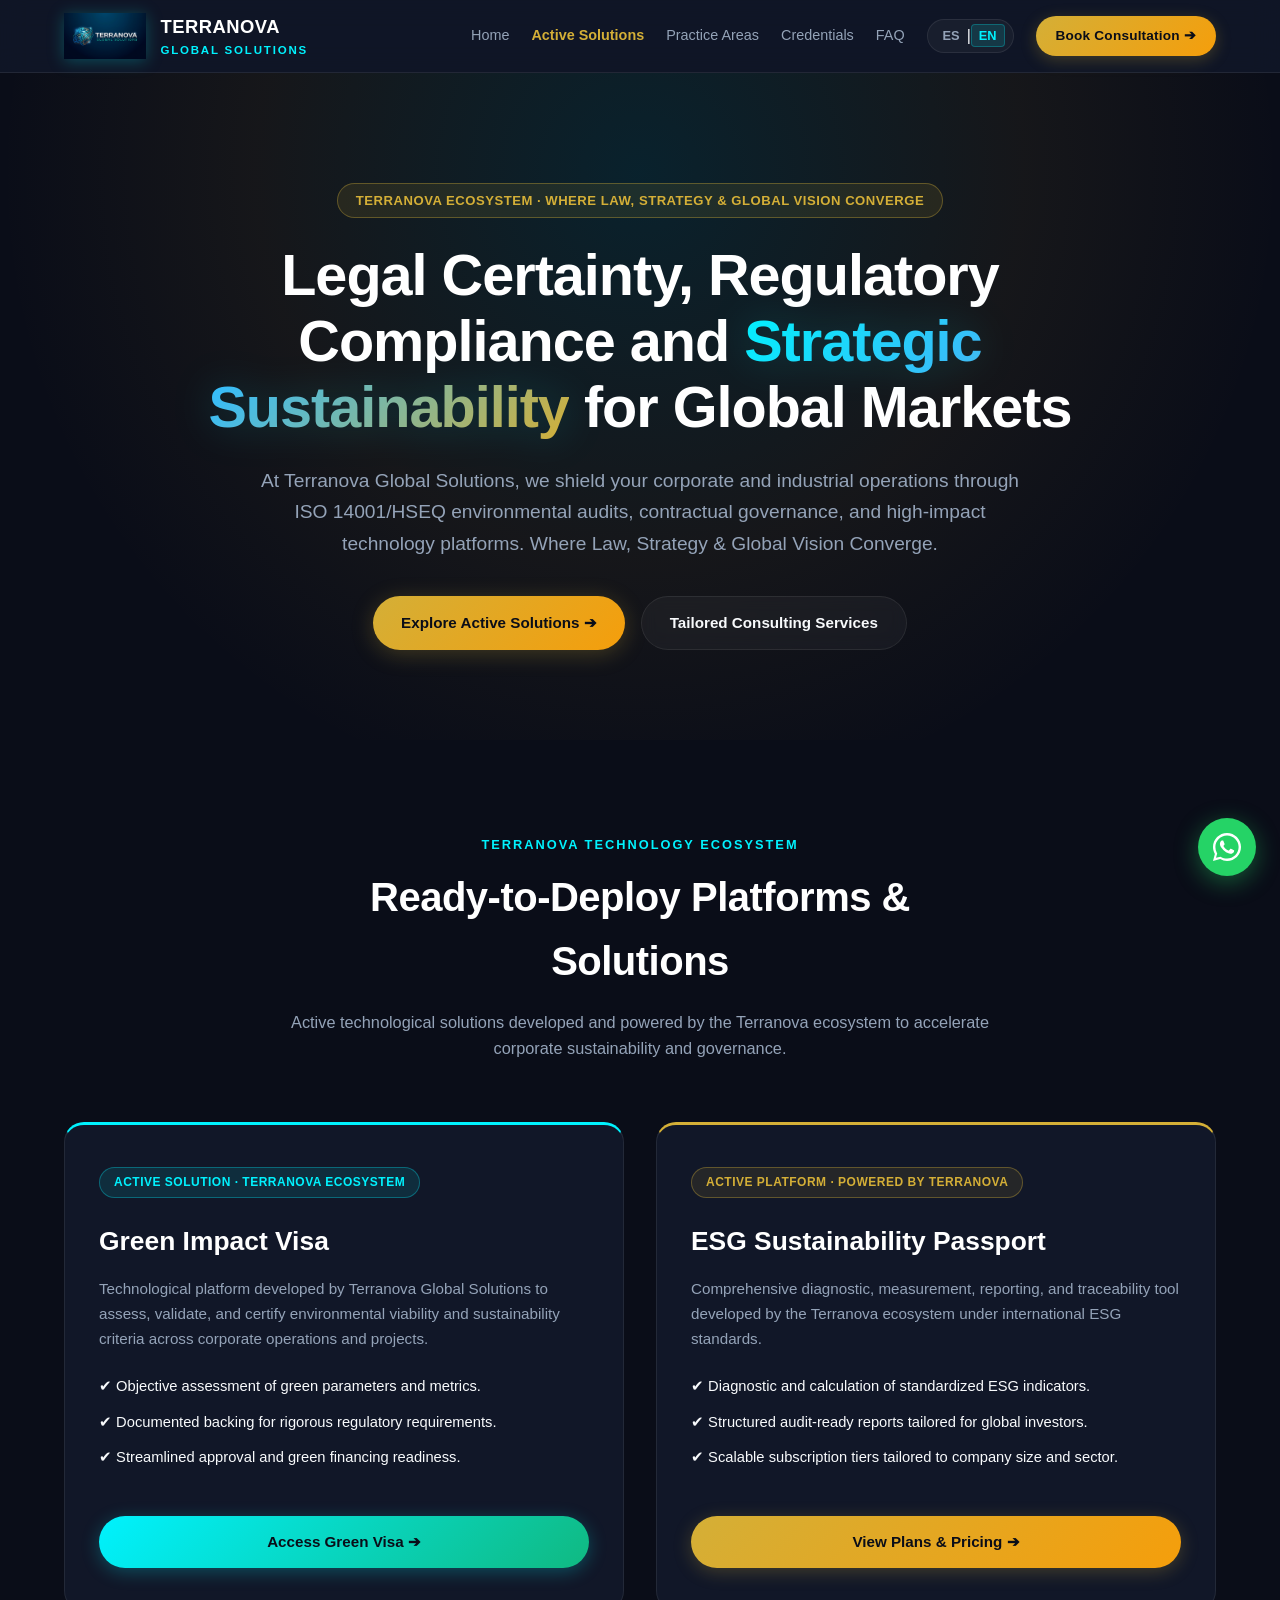
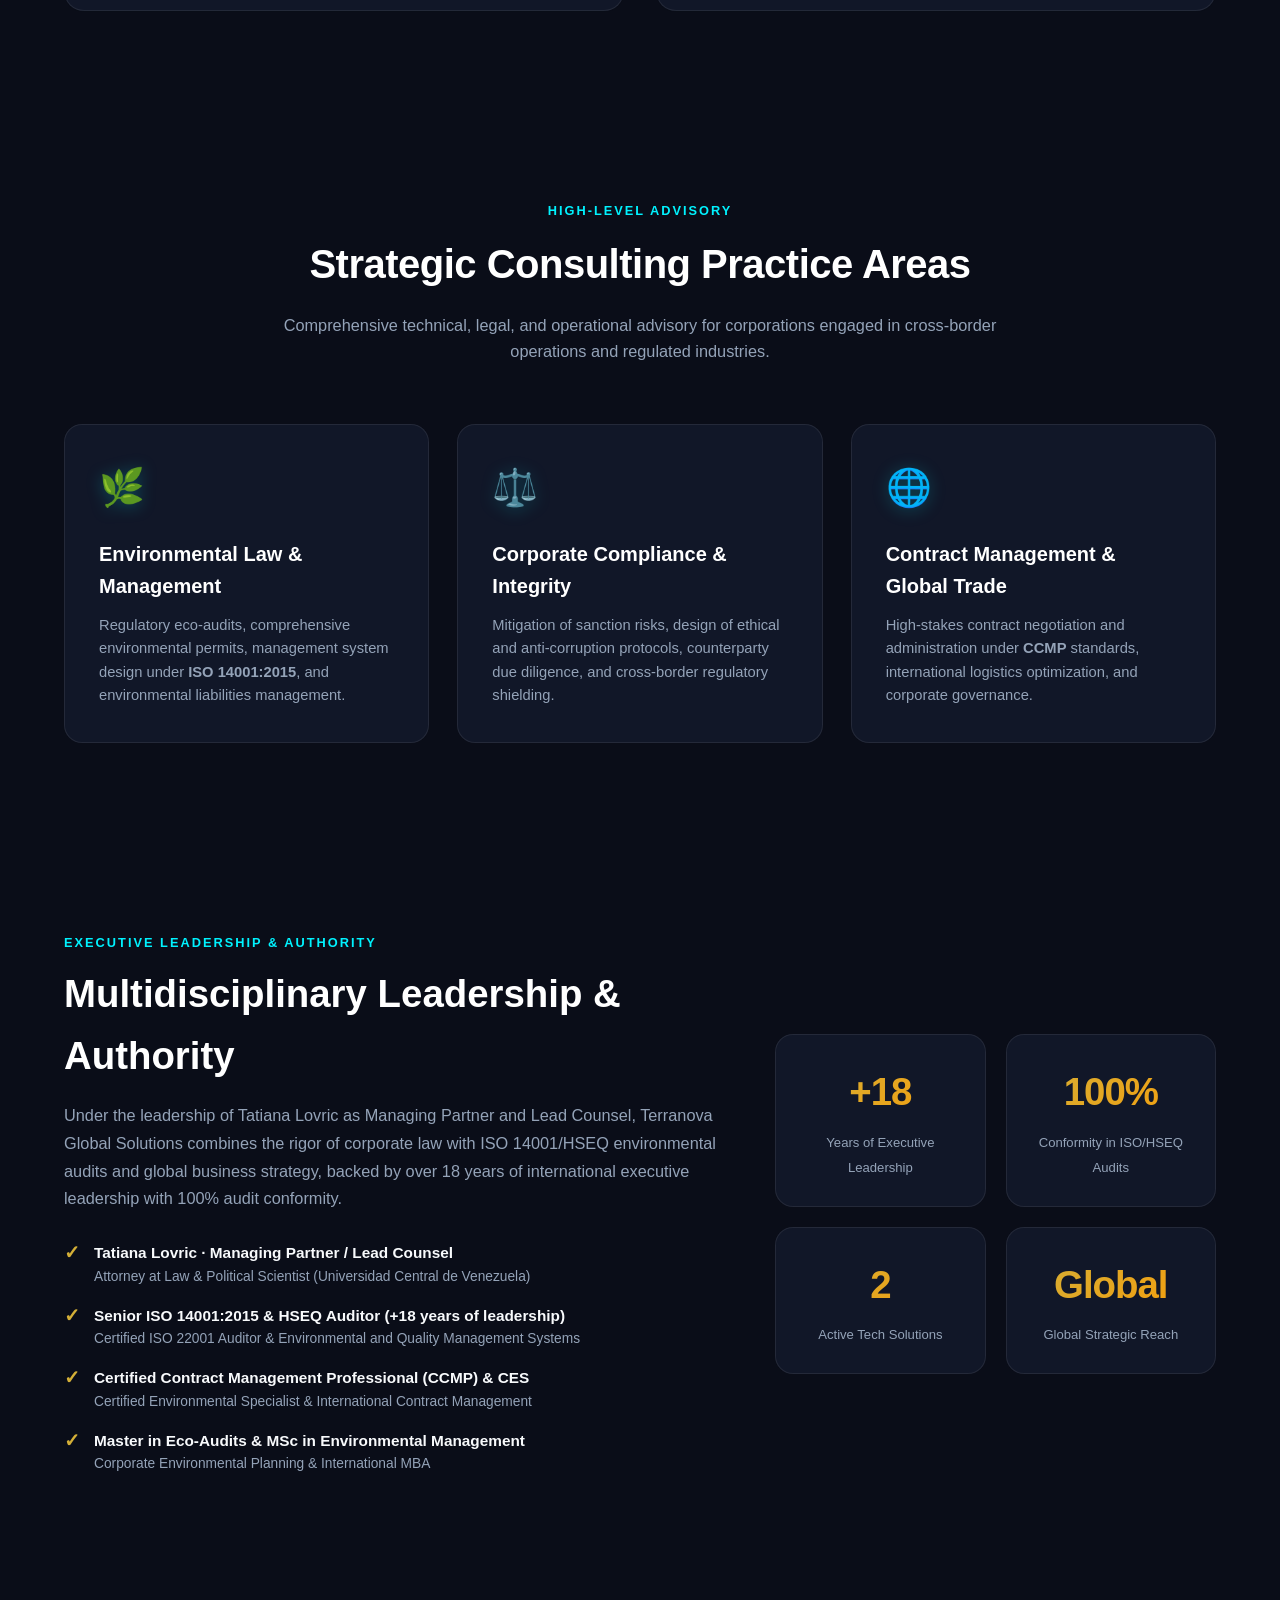
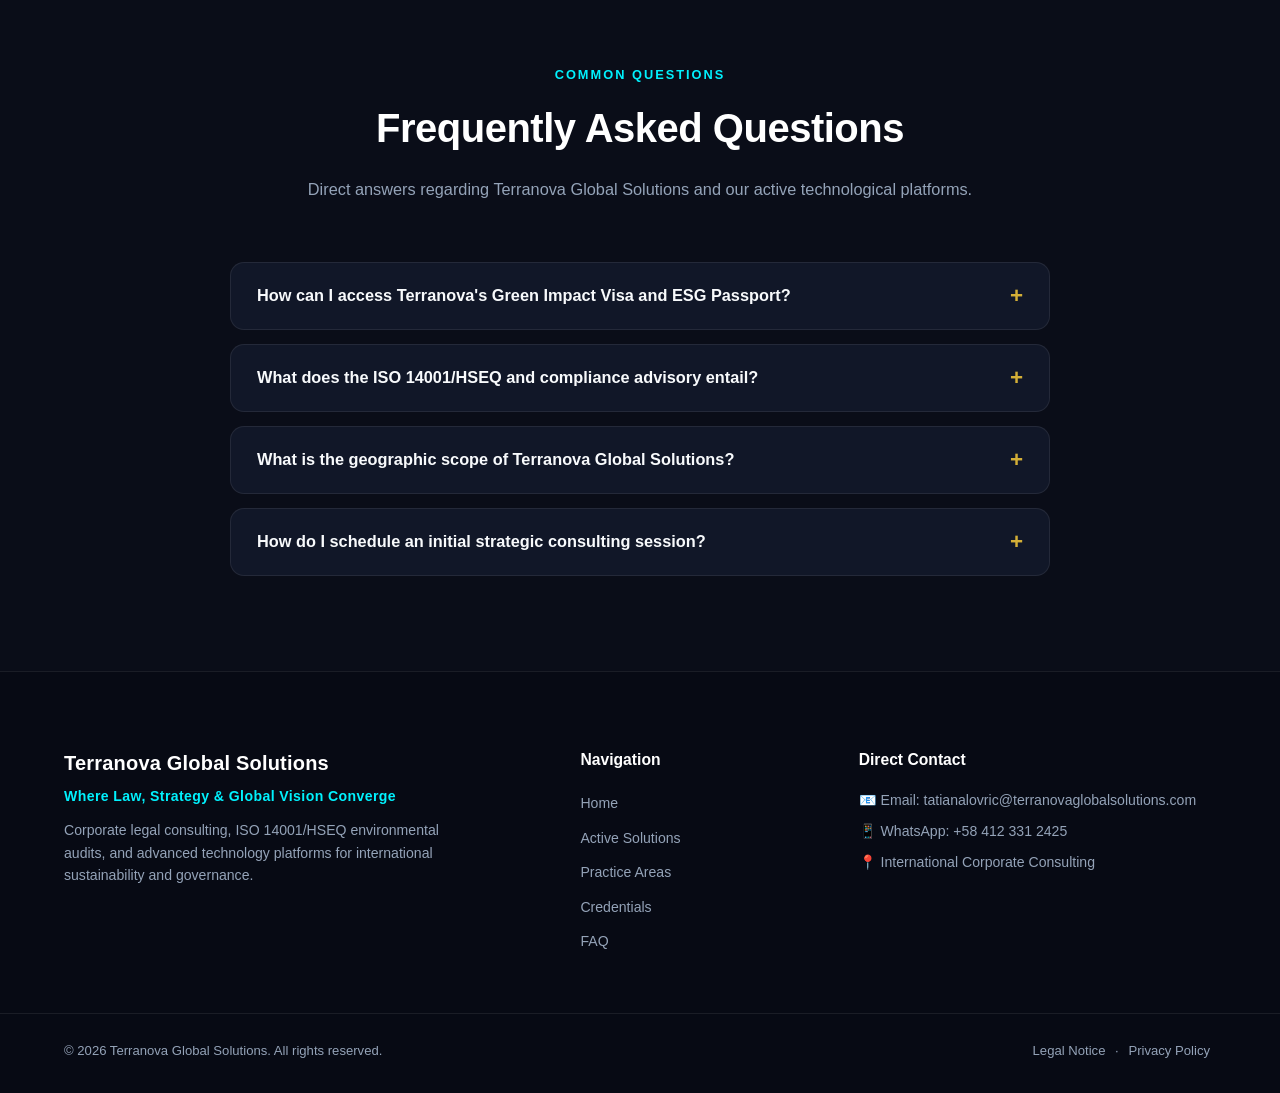
==== commit 2b8e71d6: "feat: update official corporate contact email to tatianalovric@terranovaglobalsolutions.com" ====
--- a/index.html
+++ b/index.html
@@ -10,6 +10,7 @@
   <meta name="keywords" content="Terranova Global Solutions, Tatiana Lovric, Consultoría Legal Ambiental, Compliance Internacional, Auditoría ISO 14001, HSEQ, Visado de Impacto Verde, Pasaporte ESG, Green Impact Visa, ESG Passport, Where Law Strategy Global Vision Converge">
   <meta name="author" content="Terranova Global Solutions">
   <meta name="robots" content="index, follow">
+  <meta name="google-site-verification" content="OhycAzoiZ7hBqL4mzRUY0ozRUhnEgCjqQG8KQRnOPXQ" />
 
   <!-- ETIQUETAS DE IDIOMA ALTERNATIVO (HREFLANG) PARA MOTORES DE BÚSQUEDA -->
   <link rel="alternate" hreflang="es" href="https://terranova-global-solutions.vercel.app/?lang=es">
@@ -52,7 +53,7 @@
         "description": "Firma internacional de consultoría especializada en derecho corporativo, gestión ambiental, auditorías ISO 14001/HSEQ, compliance transfronterizo y trazabilidad ESG a través de las plataformas Visado de Impacto Verde y Pasaporte ESG.",
         "slogan": "Where Law, Strategy & Global Vision Converge",
         "telephone": "+584123312425",
-        "email": "tlovricglobalconsulting@gmail.com",
+        "email": "tatianalovric@terranovaglobalsolutions.com",
         "availableLanguage": ["Spanish", "English"],
         "founder": {
           "@type": "Person",
@@ -371,7 +372,7 @@
             <span class="accordion-icon">+</span>
           </button>
           <div class="accordion-body">
-            <p data-i18n="faq_a4">Puedes escribirnos directamente a través del botón de WhatsApp al +58 412 331 2425 o enviarnos un correo electrónico a <strong>tlovricglobalconsulting@gmail.com</strong>. Coordinaremos una sesión de evaluación estratégica en menos de 24 horas.</p>
+            <p data-i18n="faq_a4">Puedes escribirnos directamente a través del botón de WhatsApp al +58 412 331 2425 o enviarnos un correo electrónico a <strong>tatianalovric@terranovaglobalsolutions.com</strong>. Coordinaremos una sesión de evaluación estratégica en menos de 24 horas.</p>
           </div>
         </div>
       </div>
@@ -400,7 +401,7 @@
 
       <div class="footer-contact">
         <h4 data-i18n="footer_contact_title">Contacto Directo</h4>
-        <p>📧 Email: <a href="mailto:tlovricglobalconsulting@gmail.com">tlovricglobalconsulting@gmail.com</a></p>
+        <p>📧 Email: <a href="mailto:tatianalovric@terranovaglobalsolutions.com">tatianalovric@terranovaglobalsolutions.com</a></p>
         <p>📱 WhatsApp: <a href="https://wa.me/584123312425?text=Hola%20Tatiana%2C%20quisiera%20agendar%20una%20consulta%20estrat%C3%A9gica%20con%20Terranova%20Global%20Solutions." target="_blank" rel="noopener noreferrer">+58 412 331 2425</a></p>
         <p data-i18n="footer_loc">📍 Consultoría Corporativa Internacional</p>
       </div>
